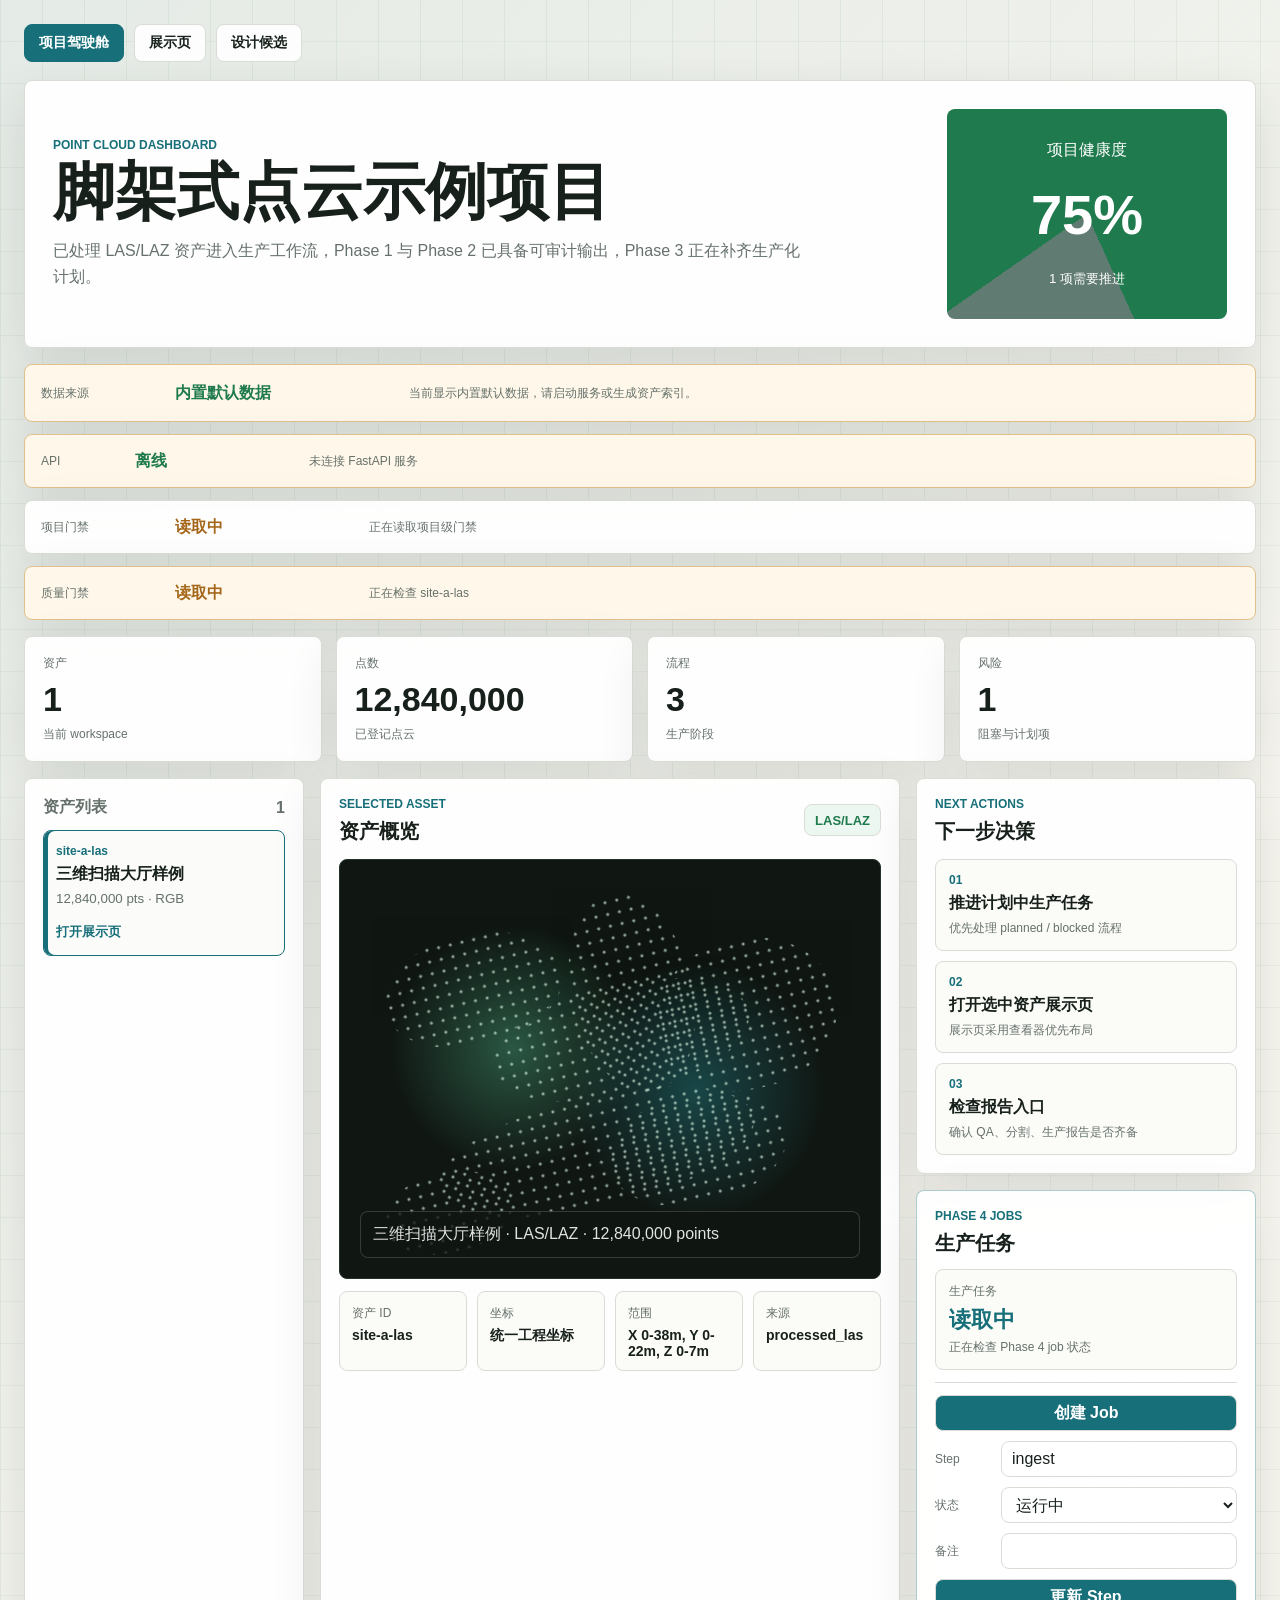
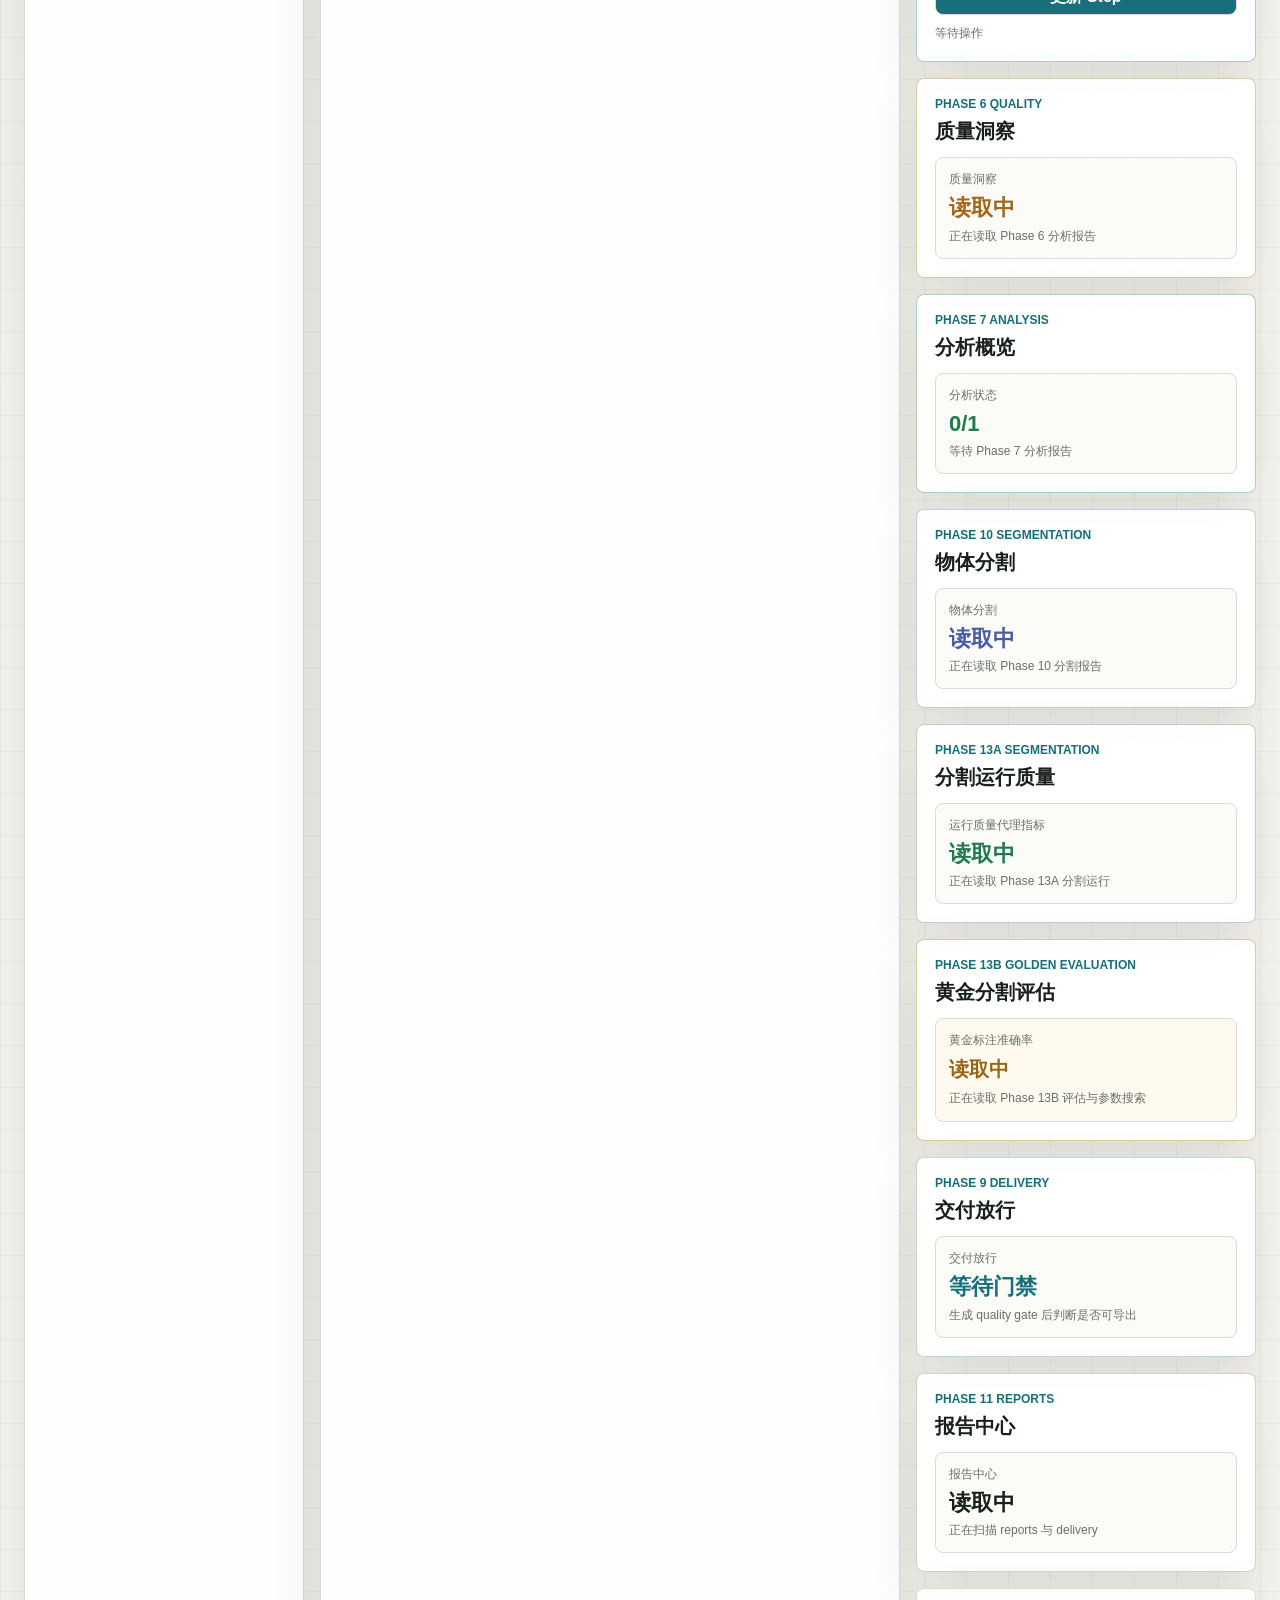
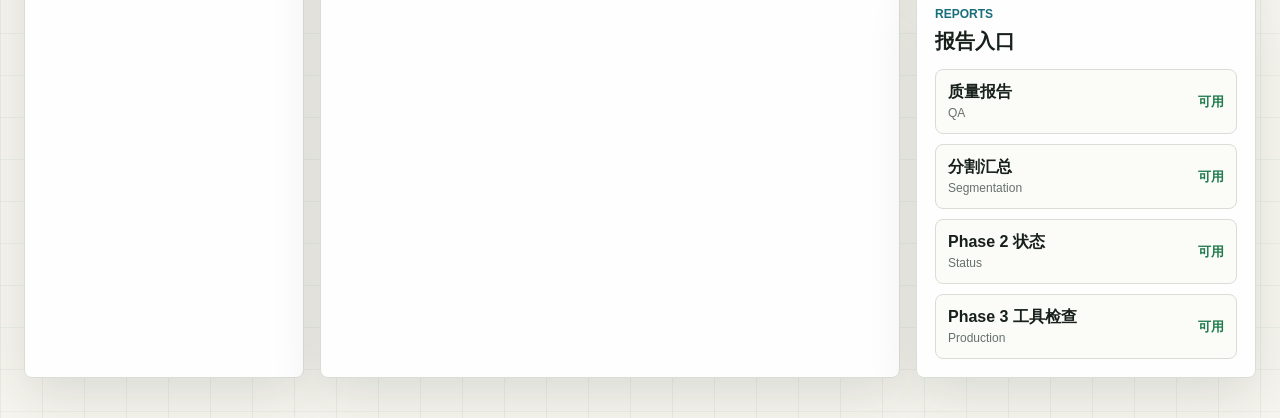
==== frontend/index.html @ 1f69060f "Document Phase 13B evaluation workflow" ====
<!doctype html>
<html lang="zh-CN">
  <head>
    <meta charset="utf-8" />
    <meta name="viewport" content="width=device-width, initial-scale=1" />
    <title>点云项目工作台 / 点云项目驾驶舱 / Point Cloud Dashboard</title>
    <link rel="stylesheet" href="app.css" />
  </head>
  <body>
    <main class="project-dashboard-shell" data-view="project-dashboard" aria-label="点云项目工作台与点云项目驾驶舱">
      <nav class="top-nav" aria-label="主导航">
        <a aria-current="page" href="index.html">项目驾驶舱</a>
        <a href="viewer.html">展示页</a>
        <a href="design-options/index.html">设计候选</a>
      </nav>

      <section class="dashboard-hero" aria-labelledby="project-title">
        <div>
          <p class="eyebrow">Point Cloud Dashboard</p>
          <h1 id="project-title">点云项目驾驶舱</h1>
          <p id="project-summary" class="summary-line">加载项目状态...</p>
        </div>
        <div id="project-health" class="health-card" aria-label="项目健康度">
          <span>项目健康度</span>
          <strong>-</strong>
          <small>等待数据</small>
        </div>
      </section>

      <section id="data-source-status" class="data-source-status" aria-label="数据来源状态">
        <span>数据来源</span>
        <strong>检查中</strong>
        <small>正在读取 API 或 workspace 数据</small>
      </section>

      <section id="api-health-status" class="api-health-status" aria-label="API 连接状态">
        <span>API</span>
        <strong>检查中</strong>
        <small>正在读取服务状态</small>
      </section>

      <section id="project-gate-status" class="project-gate-status" aria-label="项目级门禁状态">
        <span>项目门禁</span>
        <strong>等待数据</strong>
        <small>生成 project gate 后读取</small>
      </section>

      <section id="quality-gate-status-bar" class="quality-gate-status-bar" aria-label="质量门禁状态">
        <span>质量门禁</span>
        <strong>等待资产</strong>
        <small>选择资产后读取门禁状态</small>
      </section>

      <section class="kpi-grid" aria-label="项目关键指标">
        <article>
          <span>资产</span>
          <strong id="metric-assets">-</strong>
          <small>当前 workspace</small>
        </article>
        <article>
          <span>点数</span>
          <strong id="metric-points">-</strong>
          <small>已登记点云</small>
        </article>
        <article>
          <span>流程</span>
          <strong id="metric-phases">-</strong>
          <small>生产阶段</small>
        </article>
        <article>
          <span>风险</span>
          <strong id="metric-risks">-</strong>
          <small>阻塞与计划项</small>
        </article>
      </section>

      <section class="dashboard-main" aria-label="项目驾驶舱主体">
        <section id="asset-selector" class="asset-selector" aria-label="资产选择"></section>

        <section class="project-insight-panel" aria-labelledby="insight-title">
          <div class="section-title-row">
            <div>
              <p class="eyebrow">Selected Asset</p>
              <h2 id="insight-title">资产概览</h2>
            </div>
            <span id="asset-format" class="status-chip">LAS/LAZ</span>
          </div>
          <div id="project-preview" class="point-cloud-preview" aria-label="点云项目预览"></div>
          <div id="asset-detail" class="asset-detail"></div>
        </section>

        <aside class="decision-panel" aria-label="下一步决策">
          <section class="info-card" aria-labelledby="decision-title">
            <p class="eyebrow">Next Actions</p>
            <h2 id="decision-title">下一步决策</h2>
            <div id="decision-list" class="decision-list"></div>
          </section>

          <section id="job-status-panel" class="info-card job-status-panel" aria-labelledby="job-status-title">
            <p class="eyebrow">Phase 4 Jobs</p>
            <h2 id="job-status-title">生产任务</h2>
            <div id="job-status-summary" class="job-status-summary">
              <span>等待数据</span>
            </div>
            <div id="job-action-panel" class="job-action-panel" aria-label="生产任务操作">
              <button id="job-create-button" type="button">创建 Job</button>
              <label class="job-action-row">
                <span>Step</span>
                <input id="job-step-id-input" type="text" value="ingest" />
              </label>
              <label class="job-action-row">
                <span>状态</span>
                <select id="job-step-status-select">
                  <option value="running">运行中</option>
                  <option value="completed">已完成</option>
                  <option value="failed">失败</option>
                  <option value="blocked">阻塞</option>
                  <option value="planned">计划中</option>
                </select>
              </label>
              <label class="job-action-row">
                <span>备注</span>
                <input id="job-step-message-input" type="text" value="" />
              </label>
              <button id="job-step-update-button" type="button">更新 Step</button>
              <p id="job-action-feedback" class="job-action-feedback">等待操作</p>
            </div>
          </section>
          <section id="quality-insight-panel" class="info-card quality-insight-panel" aria-labelledby="quality-insight-title">
            <p class="eyebrow">Phase 6 Quality</p>
            <h2 id="quality-insight-title">质量洞察</h2>
            <div id="quality-insight-summary" class="quality-insight-summary">
              <span>等待分析数据</span>
            </div>
          </section>
          <section id="analysis-overview-panel" class="info-card analysis-overview-panel" aria-labelledby="analysis-overview-title">
            <p class="eyebrow">Phase 7 Analysis</p>
            <h2 id="analysis-overview-title">分析概览</h2>
            <div id="analysis-overview-summary" class="analysis-overview-summary">
              <span>等待分析索引</span>
            </div>
          </section>
          <section id="object-segmentation-panel" class="info-card object-segmentation-panel" aria-labelledby="object-segmentation-title">
            <p class="eyebrow">Phase 10 Segmentation</p>
            <h2 id="object-segmentation-title">物体分割</h2>
            <div id="object-segmentation-summary" class="object-segmentation-summary">
              <span>等待分割数据</span>
            </div>
          </section>
          <section id="segmentation-run-panel" class="info-card segmentation-run-panel" aria-labelledby="segmentation-run-title">
            <p class="eyebrow">Phase 13A Segmentation</p>
            <h2 id="segmentation-run-title">分割运行质量</h2>
            <div id="segmentation-run-summary" class="segmentation-run-summary">
              <span>等待版本化运行</span>
            </div>
          </section>
          <section id="golden-evaluation-panel" class="info-card golden-evaluation-panel" aria-labelledby="golden-evaluation-title">
            <p class="eyebrow">Phase 13B Golden Evaluation</p>
            <h2 id="golden-evaluation-title">黄金分割评估</h2>
            <div id="golden-evaluation-summary" class="golden-evaluation-summary">
              <span>等待黄金标注评估</span>
            </div>
          </section>
          <section id="delivery-gate-notice" class="info-card delivery-gate-notice" aria-labelledby="delivery-gate-title">
            <p class="eyebrow">Phase 9 Delivery</p>
            <h2 id="delivery-gate-title">交付放行</h2>
            <div id="delivery-gate-summary" class="delivery-gate-summary">
              <span>等待质量门禁</span>
            </div>
          </section>
          <section id="report-center-panel" class="info-card report-center-panel" aria-labelledby="report-center-title">
            <p class="eyebrow">Phase 11 Reports</p>
            <h2 id="report-center-title">报告中心</h2>
            <div id="report-center-summary" class="report-center-summary">
              <span>等待报告索引</span>
            </div>
          </section>
          <section class="info-card" aria-labelledby="reports-title">
            <p class="eyebrow">Reports</p>
            <h2 id="reports-title">报告入口</h2>
            <div id="report-list" class="report-list"></div>
          </section>
        </aside>
      </section>
    </main>

    <script src="app.js" defer></script>
  </body>
</html>
---- frontend/app.css ----
:root {
  --ink: #17201b;
  --muted: #66716b;
  --paper: #f6f5ef;
  --panel: #ffffff;
  --line: #d9ddd6;
  --green: #1f7a4d;
  --cyan: #176f7a;
  --amber: #a46619;
  --red: #b0443e;
  --shadow: 0 18px 50px rgba(30, 38, 32, 0.12);
}

* {
  box-sizing: border-box;
}

body {
  margin: 0;
  color: var(--ink);
  background:
    linear-gradient(135deg, rgba(23, 111, 122, 0.08), transparent 42%),
    linear-gradient(90deg, rgba(31, 122, 77, 0.07) 1px, transparent 1px),
    linear-gradient(0deg, rgba(31, 122, 77, 0.06) 1px, transparent 1px),
    var(--paper);
  background-size: auto, 42px 42px, 42px 42px, auto;
  font-family: "Segoe UI", "Microsoft YaHei", sans-serif;
}

a {
  color: inherit;
}

button {
  font: inherit;
}

.project-dashboard-shell {
  width: min(1440px, calc(100vw - 48px));
  margin: 0 auto;
  padding: 24px 0 40px;
}

.top-nav {
  display: flex;
  flex-wrap: wrap;
  gap: 10px;
  margin-bottom: 18px;
}

.top-nav a {
  display: inline-flex;
  align-items: center;
  min-height: 38px;
  padding: 0 14px;
  border: 1px solid var(--line);
  border-radius: 8px;
  background: rgba(255, 255, 255, 0.92);
  text-decoration: none;
  font-size: 14px;
  font-weight: 750;
}

.top-nav a[aria-current="page"] {
  border-color: var(--cyan);
  color: #ffffff;
  background: var(--cyan);
}

.dashboard-hero,
.data-source-status,
.kpi-grid article,
.asset-selector,
.project-insight-panel,
.info-card {
  border: 1px solid var(--line);
  border-radius: 8px;
  background: rgba(255, 255, 255, 0.95);
  box-shadow: var(--shadow);
}

.dashboard-hero {
  display: grid;
  grid-template-columns: minmax(0, 1fr) 280px;
  gap: 24px;
  align-items: center;
  padding: 28px;
}

.eyebrow {
  margin: 0 0 8px;
  color: var(--cyan);
  font-size: 12px;
  font-weight: 800;
  letter-spacing: 0;
  text-transform: uppercase;
}

h1,
h2 {
  margin: 0;
  letter-spacing: 0;
}

h1 {
  font-size: clamp(34px, 5vw, 62px);
  line-height: 1.03;
}

h2 {
  font-size: 20px;
  line-height: 1.2;
}

.summary-line {
  max-width: 760px;
  margin: 14px 0 0;
  color: var(--muted);
  font-size: 16px;
  line-height: 1.65;
}

.health-card {
  min-height: 210px;
  display: grid;
  place-items: center;
  padding: 18px;
  border-radius: 8px;
  color: #ffffff;
  background:
    conic-gradient(from 235deg, var(--green) 0 78%, rgba(255, 255, 255, 0.28) 78% 100%),
    #23483a;
  text-align: center;
}

.health-card span,
.health-card small {
  display: block;
}

.health-card strong {
  display: block;
  font-size: 56px;
  line-height: 1;
}

.data-source-status {
  display: grid;
  grid-template-columns: 120px minmax(0, 220px) minmax(0, 1fr);
  gap: 14px;
  align-items: center;
  min-height: 58px;
  margin-top: 16px;
  padding: 12px 16px;
}

.data-source-status span,
.data-source-status small,
.kpi-grid span,
.kpi-grid small,
.asset-pill span,
.report-kind,
.decision-item small {
  color: var(--muted);
  font-size: 12px;
}

.data-source-status strong {
  color: var(--green);
  font-size: 16px;
}

.data-source-status[data-source="sample"],
.data-source-status[data-source="default"] {
  border-color: #e0c08c;
  background: #fff8ea;
}

.kpi-grid {
  display: grid;
  grid-template-columns: repeat(4, minmax(0, 1fr));
  gap: 14px;
  margin-top: 16px;
}

.kpi-grid article {
  min-height: 120px;
  padding: 18px;
}

.kpi-grid span,
.kpi-grid small {
  display: block;
}

.kpi-grid strong {
  display: block;
  margin: 10px 0;
  font-size: 34px;
  line-height: 1;
}

.dashboard-main {
  display: grid;
  grid-template-columns: 280px minmax(0, 1fr) 340px;
  gap: 16px;
  margin-top: 16px;
}

.asset-selector,
.project-insight-panel,
.info-card {
  padding: 18px;
}

.selector-title {
  display: flex;
  align-items: center;
  justify-content: space-between;
  margin-bottom: 12px;
  color: var(--muted);
  font-weight: 800;
}

.asset-row {
  display: block;
  width: 100%;
  min-height: 88px;
  margin-bottom: 10px;
  padding: 12px;
  border: 1px solid var(--line);
  border-radius: 8px;
  color: var(--ink);
  background: #fbfcfa;
  text-align: left;
  cursor: pointer;
}

.asset-row:hover,
.asset-row:focus-visible {
  border-color: var(--cyan);
  outline: none;
}

.asset-row.active {
  border-color: var(--cyan);
  box-shadow: inset 4px 0 0 var(--cyan);
}

.asset-row span,
.asset-row strong,
.asset-row small {
  display: block;
}

.asset-row span {
  color: var(--cyan);
  font-size: 12px;
  font-weight: 850;
}

.asset-row strong {
  margin: 6px 0;
  overflow-wrap: anywhere;
}

.asset-row small,
.empty-note {
  color: var(--muted);
}

.section-title-row {
  display: flex;
  align-items: center;
  justify-content: space-between;
  gap: 14px;
  margin-bottom: 16px;
}

.status-chip {
  display: inline-flex;
  align-items: center;
  min-height: 32px;
  padding: 0 10px;
  border: 1px solid var(--line);
  border-radius: 8px;
  background: #edf7f1;
  color: var(--green);
  font-size: 13px;
  font-weight: 800;
  white-space: nowrap;
}

.point-cloud-preview {
  position: relative;
  min-height: 420px;
  overflow: hidden;
  border: 1px solid #26312b;
  border-radius: 8px;
  background:
    radial-gradient(circle at 32% 45%, rgba(91, 206, 156, 0.35), transparent 28%),
    radial-gradient(circle at 66% 55%, rgba(43, 169, 181, 0.32), transparent 30%),
    #101713;
}

/* 驾驶舱只显示缩略点云效果，真实三维查看器放在单项目展示页。 */
.cloud-cluster {
  position: absolute;
  width: 180px;
  height: 110px;
  border-radius: 48%;
  background-image: radial-gradient(circle, rgba(227, 255, 235, 0.9) 1px, transparent 2px);
  background-size: 12px 12px;
  opacity: 0.66;
  transform: rotate(-13deg);
}

.cluster-1 { left: 8%; top: 18%; }
.cluster-2 { left: 28%; top: 30%; width: 260px; }
.cluster-3 { right: 8%; top: 19%; height: 150px; }
.cluster-4 { left: 18%; bottom: 17%; width: 320px; }
.cluster-5 { right: 17%; bottom: 18%; }
.cluster-6 { left: 43%; top: 8%; width: 120px; height: 200px; }
.cluster-7 { left: 8%; bottom: 6%; width: 130px; height: 80px; }

.preview-caption {
  position: absolute;
  left: 20px;
  right: 20px;
  bottom: 20px;
  min-height: 44px;
  padding: 12px;
  border: 1px solid rgba(255, 255, 255, 0.16);
  border-radius: 8px;
  color: rgba(255, 255, 255, 0.88);
  background: rgba(16, 23, 19, 0.78);
  overflow-wrap: anywhere;
}

.asset-detail {
  display: grid;
  grid-template-columns: repeat(4, minmax(0, 1fr));
  gap: 10px;
  margin-top: 12px;
}

.asset-pill {
  min-height: 64px;
  padding: 11px 12px;
  border: 1px solid var(--line);
  border-radius: 8px;
  background: #fbfbf8;
}

.asset-pill strong {
  display: block;
  margin-top: 5px;
  font-size: 14px;
  overflow-wrap: anywhere;
}

.decision-panel {
  display: grid;
  gap: 16px;
  align-content: start;
}

.decision-list,
.report-list {
  display: grid;
  gap: 10px;
  margin-top: 16px;
}

.decision-item {
  display: grid;
  gap: 6px;
  padding: 13px;
  border: 1px solid var(--line);
  border-radius: 8px;
  background: #fbfbf8;
}

.decision-item span {
  color: var(--cyan);
  font-size: 12px;
  font-weight: 900;
}

.report-link {
  display: grid;
  grid-template-columns: minmax(0, 1fr) auto;
  gap: 10px;
  align-items: center;
  min-height: 62px;
  padding: 12px;
  border: 1px solid var(--line);
  border-radius: 8px;
  color: var(--ink);
  text-decoration: none;
  background: #fbfbf8;
}

.report-link:hover,
.report-link:focus-visible {
  border-color: var(--cyan);
  outline: none;
}

.report-name {
  display: block;
  font-weight: 760;
  overflow-wrap: anywhere;
}

.report-status {
  color: var(--green);
  font-size: 13px;
  font-weight: 800;
}

@media (max-width: 1180px) {
  .dashboard-main {
    grid-template-columns: 260px minmax(0, 1fr);
  }

  .decision-panel {
    grid-column: 1 / -1;
    grid-template-columns: repeat(2, minmax(0, 1fr));
  }
}

@media (max-width: 900px) {
  .project-dashboard-shell {
    width: min(100vw - 28px, 760px);
    padding-top: 16px;
  }

  .dashboard-hero,
  .dashboard-main,
  .decision-panel,
  .data-source-status,
  .kpi-grid,
  .asset-detail {
    grid-template-columns: 1fr;
  }
}

@media (max-width: 560px) {
  .dashboard-hero,
  .asset-selector,
  .project-insight-panel,
  .info-card {
    padding: 16px;
  }

  h1 {
    font-size: 34px;
  }

  .section-title-row,
  .report-link {
    display: grid;
    grid-template-columns: 1fr;
  }
}

/* Compatibility markers for earlier FE-M1 contracts: project-shell, workflow-step. */

.asset-row-shell {
  margin-bottom: 10px;
  border: 1px solid var(--line);
  border-radius: 8px;
  background: #fbfcfa;
  overflow: hidden;
}

.asset-row-shell.active {
  border-color: var(--cyan);
  box-shadow: inset 4px 0 0 var(--cyan);
}

.asset-row-shell .asset-row {
  margin-bottom: 0;
  border: 0;
  border-radius: 0;
  background: transparent;
}

.asset-viewer-link {
  display: flex;
  align-items: center;
  min-height: 36px;
  padding: 0 12px 10px;
  color: var(--cyan);
  text-decoration: none;
  font-size: 13px;
  font-weight: 800;
}

.asset-viewer-link:hover,
.asset-viewer-link:focus-visible {
  text-decoration: underline;
  outline: none;
}
.job-status-panel {
  border-color: rgba(23, 111, 122, 0.36);
}

.job-status-summary {
  display: grid;
  gap: 7px;
  margin-top: 14px;
  min-height: 82px;
  padding: 13px;
  border: 1px solid var(--line);
  border-radius: 8px;
  background: #fbfbf8;
}

.job-status-summary span,
.job-status-summary small {
  color: var(--muted);
  font-size: 12px;
}

.job-status-summary strong {
  color: var(--cyan);
  font-size: 22px;
  line-height: 1.15;
}
.job-action-panel {
  display: grid;
  gap: 10px;
  margin-top: 12px;
  padding-top: 12px;
  border-top: 1px solid var(--line);
}

.job-action-panel button,
.job-action-panel input,
.job-action-panel select {
  min-height: 36px;
  border: 1px solid var(--line);
  border-radius: 8px;
  background: #ffffff;
  color: var(--ink);
  font: inherit;
}

.job-action-panel button {
  background: var(--cyan);
  color: #ffffff;
  font-weight: 800;
  cursor: pointer;
}

.job-action-panel button:disabled {
  cursor: not-allowed;
  opacity: 0.48;
}

.job-action-row {
  display: grid;
  grid-template-columns: 58px minmax(0, 1fr);
  gap: 8px;
  align-items: center;
}

.job-action-row span,
.job-action-feedback {
  color: var(--muted);
  font-size: 12px;
}

.job-action-row input,
.job-action-row select {
  width: 100%;
  padding: 0 10px;
}

.job-action-feedback {
  min-height: 18px;
  margin: 0;
  overflow-wrap: anywhere;
}
.api-health-status {
  display: grid;
  grid-template-columns: 80px minmax(0, 160px) minmax(0, 1fr);
  gap: 14px;
  align-items: center;
  min-height: 54px;
  margin-top: 12px;
  padding: 12px 16px;
  border: 1px solid var(--line);
  border-radius: 8px;
  background: rgba(255, 255, 255, 0.95);
  box-shadow: var(--shadow);
}

.api-health-status span,
.api-health-status small {
  color: var(--muted);
  font-size: 12px;
}

.api-health-status strong {
  color: var(--green);
  font-size: 16px;
}

.api-health-status[data-status="offline"] {
  border-color: #e0c08c;
  background: #fff8ea;
}


.quality-insight-panel {
  border-color: rgba(164, 102, 25, 0.36);
}

.quality-insight-summary {
  display: grid;
  gap: 7px;
  margin-top: 14px;
  min-height: 82px;
  padding: 13px;
  border: 1px solid var(--line);
  border-radius: 8px;
  background: #fbfbf8;
}

.quality-insight-summary span,
.quality-insight-summary small {
  color: var(--muted);
  font-size: 12px;
}

.quality-insight-summary strong {
  color: var(--amber);
  font-size: 22px;
  line-height: 1.15;
}


.analysis-overview-panel {
  border-color: rgba(31, 122, 77, 0.36);
}

.analysis-overview-summary {
  display: grid;
  gap: 7px;
  margin-top: 14px;
  min-height: 82px;
  padding: 13px;
  border: 1px solid var(--line);
  border-radius: 8px;
  background: #fbfbf8;
}

.analysis-overview-summary span,
.analysis-overview-summary small {
  color: var(--muted);
  font-size: 12px;
}

.analysis-overview-summary strong {
  color: var(--green);
  font-size: 22px;
  line-height: 1.15;
}

.quality-gate-status-bar {
  display: grid;
  grid-template-columns: 120px minmax(0, 180px) minmax(0, 1fr);
  gap: 14px;
  align-items: center;
  min-height: 54px;
  margin-top: 12px;
  padding: 12px 16px;
  border: 1px solid var(--line);
  border-radius: 8px;
  background: rgba(255, 255, 255, 0.95);
  box-shadow: var(--shadow);
}

.quality-gate-status-bar span,
.quality-gate-status-bar small {
  color: var(--muted);
  font-size: 12px;
}

.quality-gate-status-bar strong {
  color: var(--green);
  font-size: 16px;
}

.quality-gate-status-bar[data-status="review_required"] {
  border-color: #e0c08c;
  background: #fff8ea;
}

.quality-gate-status-bar[data-status="review_required"] strong {
  color: var(--amber);
}

.quality-gate-status-bar[data-status="blocked"] {
  border-color: rgba(176, 68, 62, 0.4);
  background: #fff1ef;
}

.quality-gate-status-bar[data-status="blocked"] strong {
  color: var(--red);
}


.object-segmentation-panel {
  border-color: rgba(73, 91, 166, 0.32);
}

.object-segmentation-summary {
  display: grid;
  gap: 7px;
  margin-top: 14px;
  min-height: 82px;
  padding: 13px;
  border: 1px solid var(--line);
  border-radius: 8px;
  background: #fbfbf8;
}

.object-segmentation-summary span,
.object-segmentation-summary small {
  color: var(--muted);
  font-size: 12px;
}

.object-segmentation-summary strong {
  color: #495ba6;
  font-size: 22px;
  line-height: 1.15;
}

.segmentation-run-panel {
  border-color: rgba(51, 123, 97, 0.34);
}

.segmentation-run-summary {
  display: grid;
  gap: 7px;
  margin-top: 14px;
  min-height: 82px;
  padding: 13px;
  border: 1px solid var(--line);
  border-radius: 8px;
  background: #fbfbf8;
}

.segmentation-run-summary span,
.segmentation-run-summary small {
  color: var(--muted);
  font-size: 12px;
}

.segmentation-run-summary strong {
  color: var(--green);
  font-size: 22px;
  line-height: 1.15;
}

.golden-evaluation-panel {
  border-color: rgba(166, 112, 27, 0.38);
}

.golden-evaluation-summary {
  display: grid;
  gap: 7px;
  margin-top: 14px;
  min-height: 104px;
  padding: 13px;
  border: 1px solid var(--line);
  border-radius: 8px;
  background: #fffaf0;
}

.golden-evaluation-summary span,
.golden-evaluation-summary small {
  color: var(--muted);
  font-size: 12px;
}

.golden-evaluation-summary strong {
  color: #9a6418;
  font-size: 20px;
  line-height: 1.15;
}

.delivery-gate-notice {
  border-color: rgba(23, 111, 122, 0.28);
}

.delivery-gate-summary {
  display: grid;
  gap: 7px;
  margin-top: 14px;
  min-height: 82px;
  padding: 13px;
  border: 1px solid var(--line);
  border-radius: 8px;
  background: #fbfbf8;
}

.delivery-gate-summary span,
.delivery-gate-summary small {
  color: var(--muted);
  font-size: 12px;
}

.delivery-gate-summary strong {
  color: var(--cyan);
  font-size: 22px;
  line-height: 1.15;
}


.project-gate-status {
  display: grid;
  grid-template-columns: 120px minmax(0, 180px) minmax(0, 1fr);
  gap: 14px;
  align-items: center;
  min-height: 54px;
  margin-top: 12px;
  padding: 12px 16px;
  border: 1px solid var(--line);
  border-radius: 8px;
  background: rgba(255, 255, 255, 0.95);
  box-shadow: var(--shadow);
}

.project-gate-status span,
.project-gate-status small {
  color: var(--muted);
  font-size: 12px;
}

.project-gate-status strong {
  color: var(--green);
  font-size: 16px;
}

.project-gate-status[data-status="review_required"] strong,
.project-gate-status[data-status="missing"] strong {
  color: var(--amber);
}

.project-gate-status[data-status="blocked"] strong {
  color: var(--red);
}

.report-center-panel {
  border-color: rgba(79, 84, 92, 0.28);
}

.report-center-summary {
  display: grid;
  gap: 7px;
  margin-top: 14px;
  min-height: 82px;
  padding: 13px;
  border: 1px solid var(--line);
  border-radius: 8px;
  background: #fbfbf8;
}

.report-center-summary span,
.report-center-summary small {
  color: var(--muted);
  font-size: 12px;
}

.report-center-summary strong {
  color: var(--ink);
  font-size: 22px;
  line-height: 1.15;
}
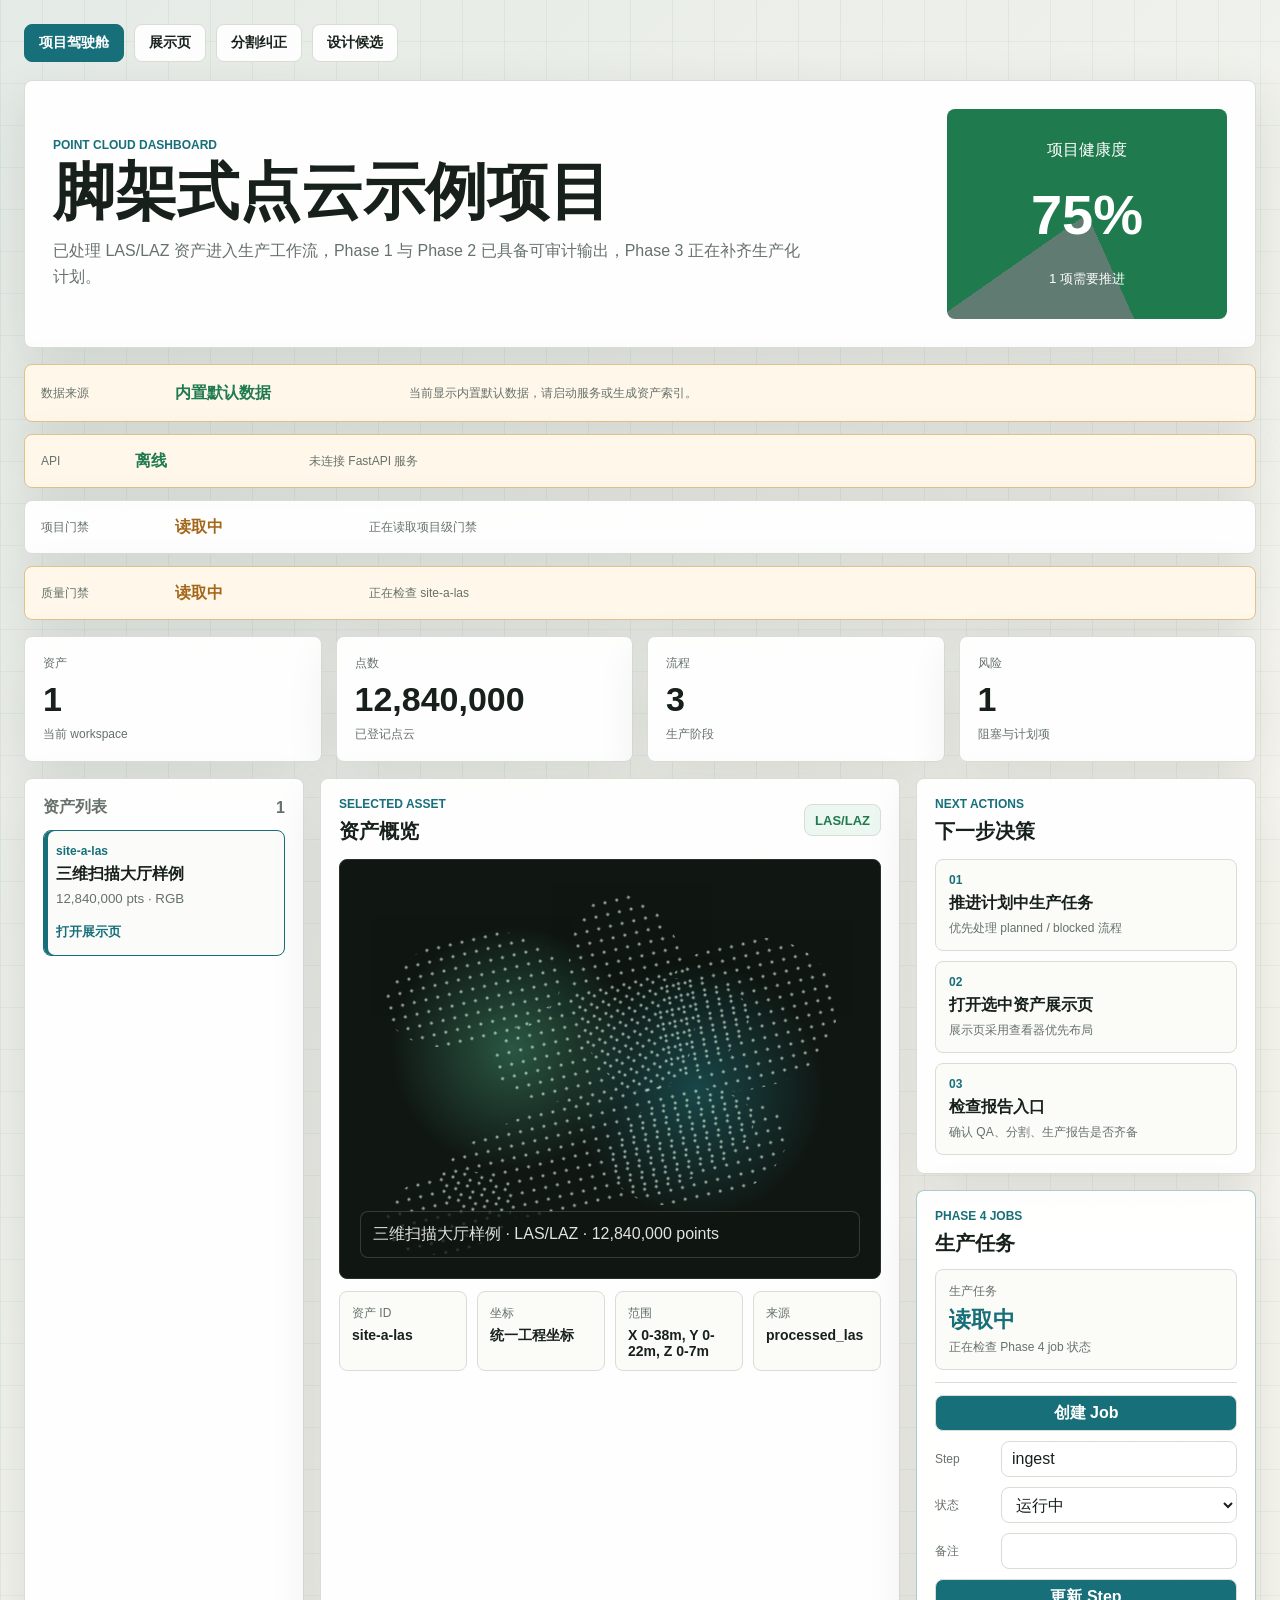
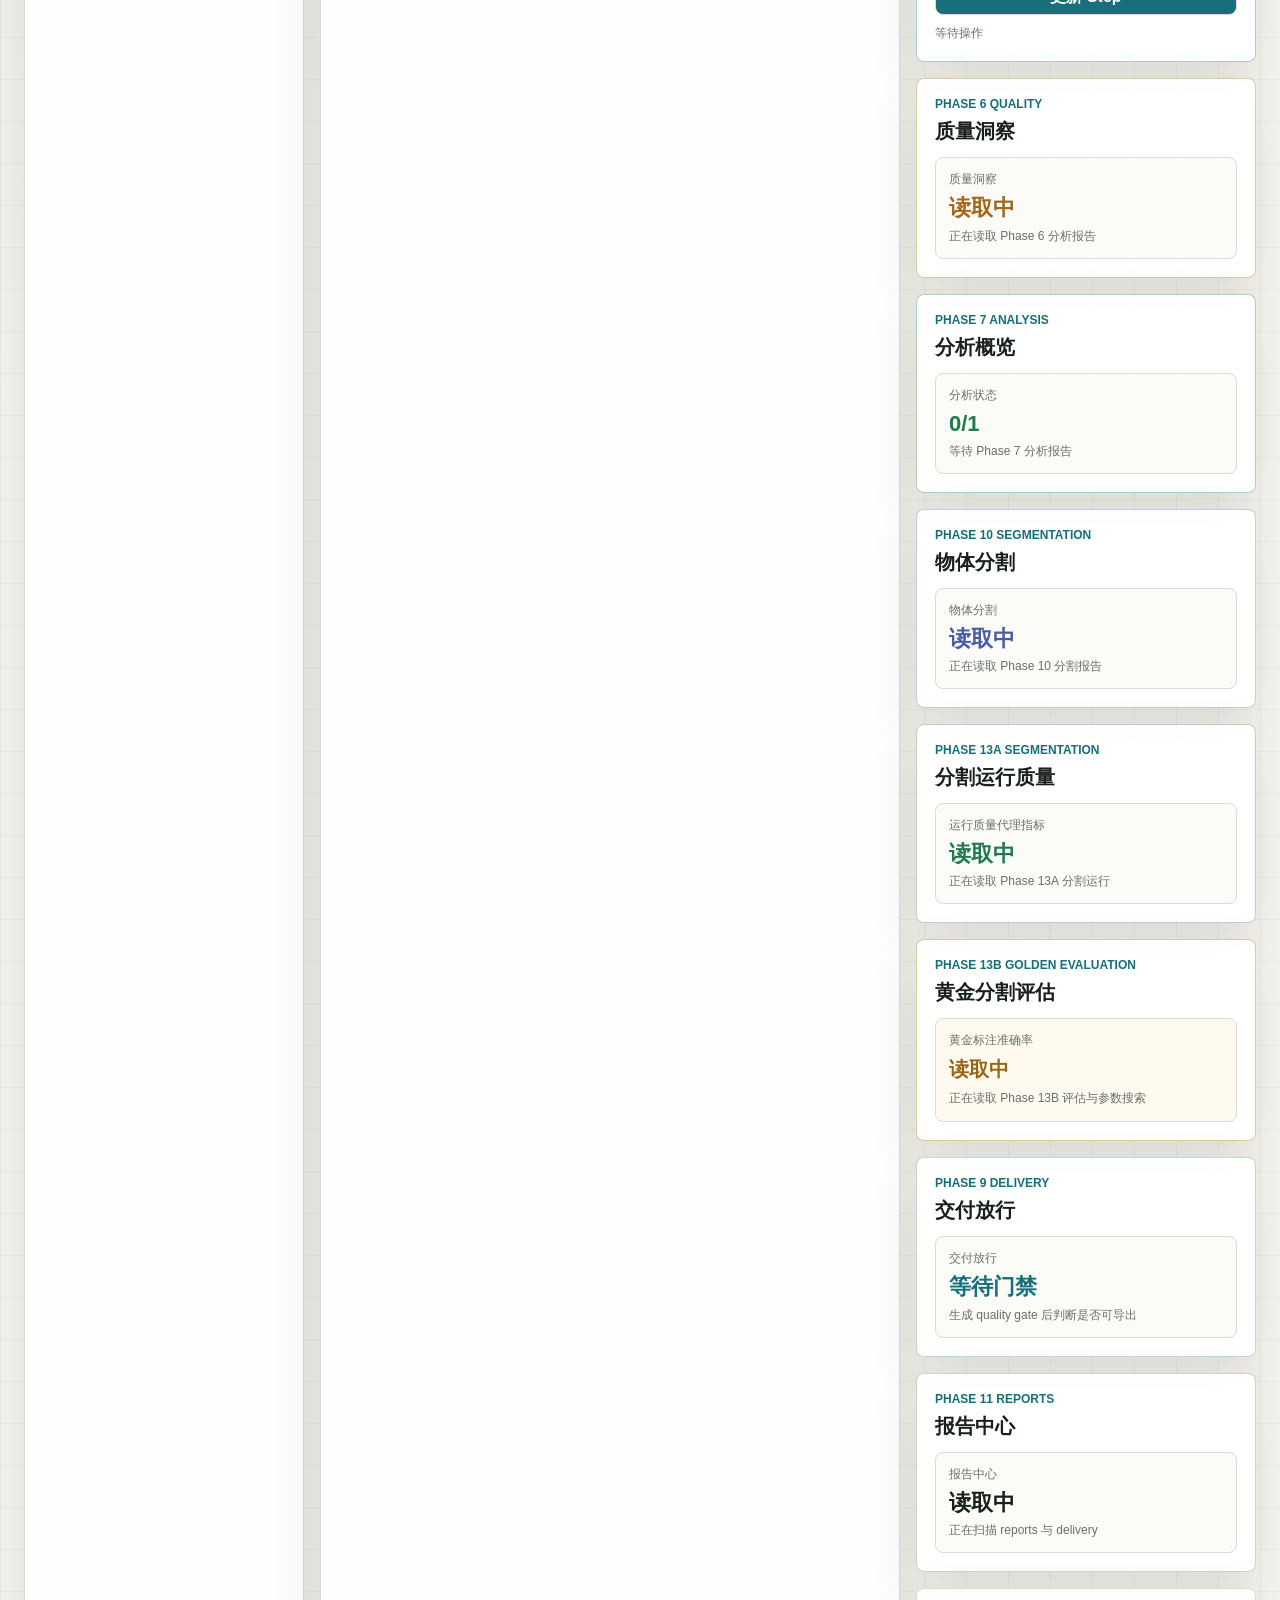
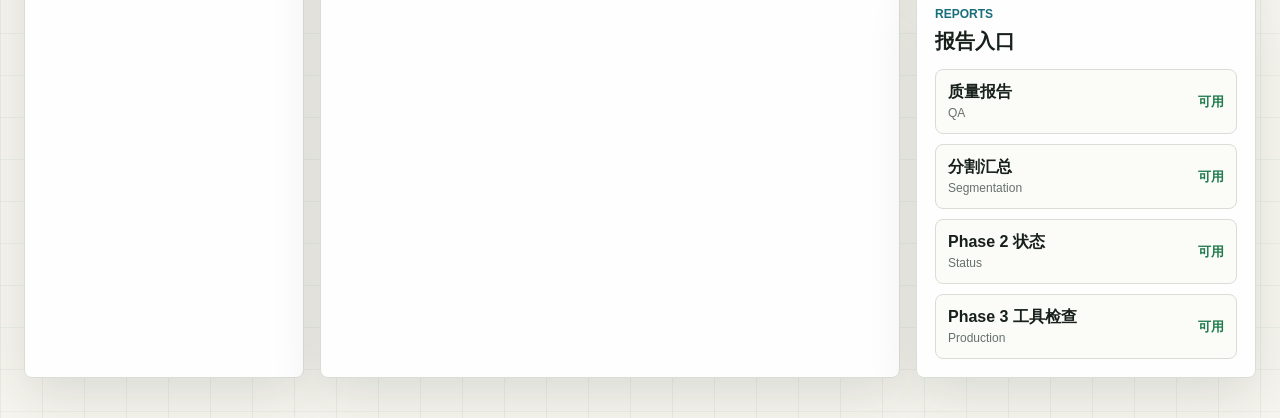
==== commit 3508a76c: "feat: complete Phase 14 segmentation correction loop" ====
--- a/frontend/index.html
+++ b/frontend/index.html
@@ -11,6 +11,7 @@
       <nav class="top-nav" aria-label="主导航">
         <a aria-current="page" href="index.html">项目驾驶舱</a>
         <a href="viewer.html">展示页</a>
+        <a href="correction.html">分割纠正</a>
         <a href="design-options/index.html">设计候选</a>
       </nav>
 
@@ -184,6 +185,7 @@
       </section>
     </main>
 
+    <script src="golden-evaluation.js" defer></script>
     <script src="app.js" defer></script>
   </body>
 </html>
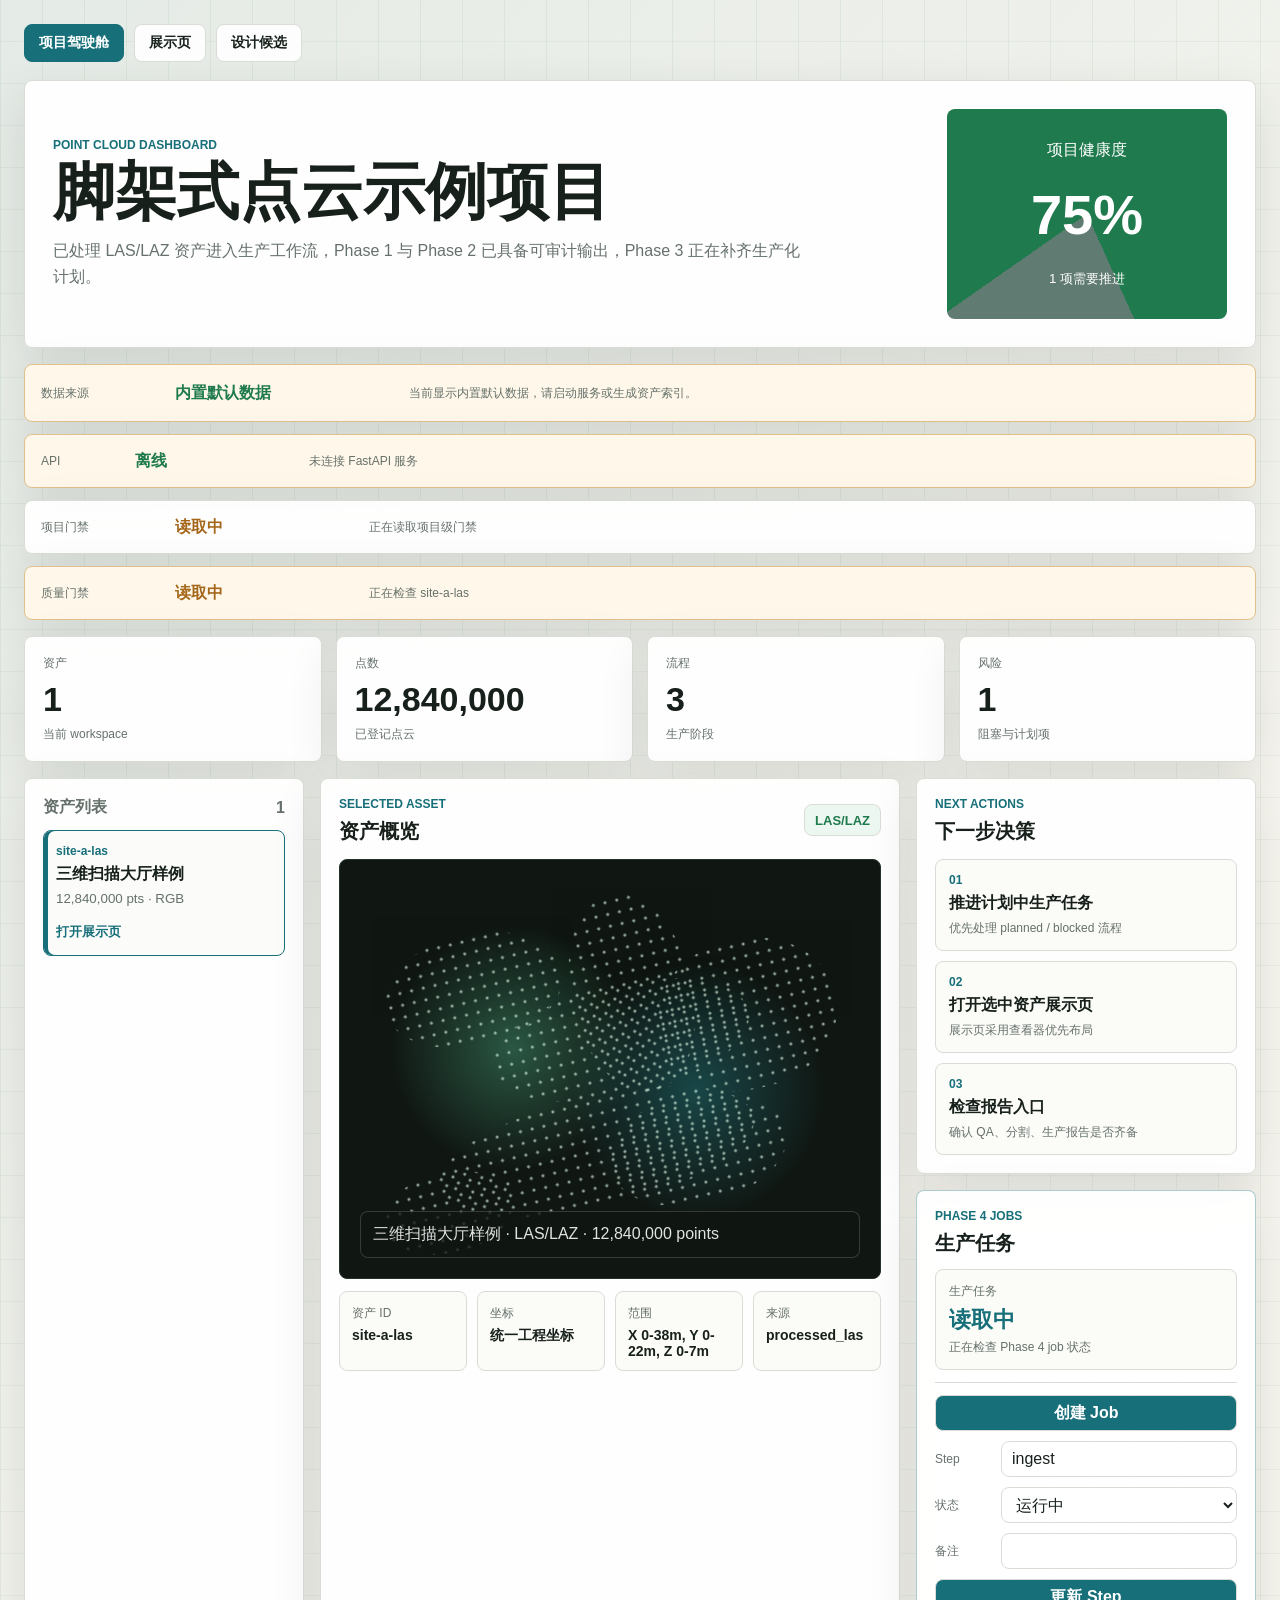
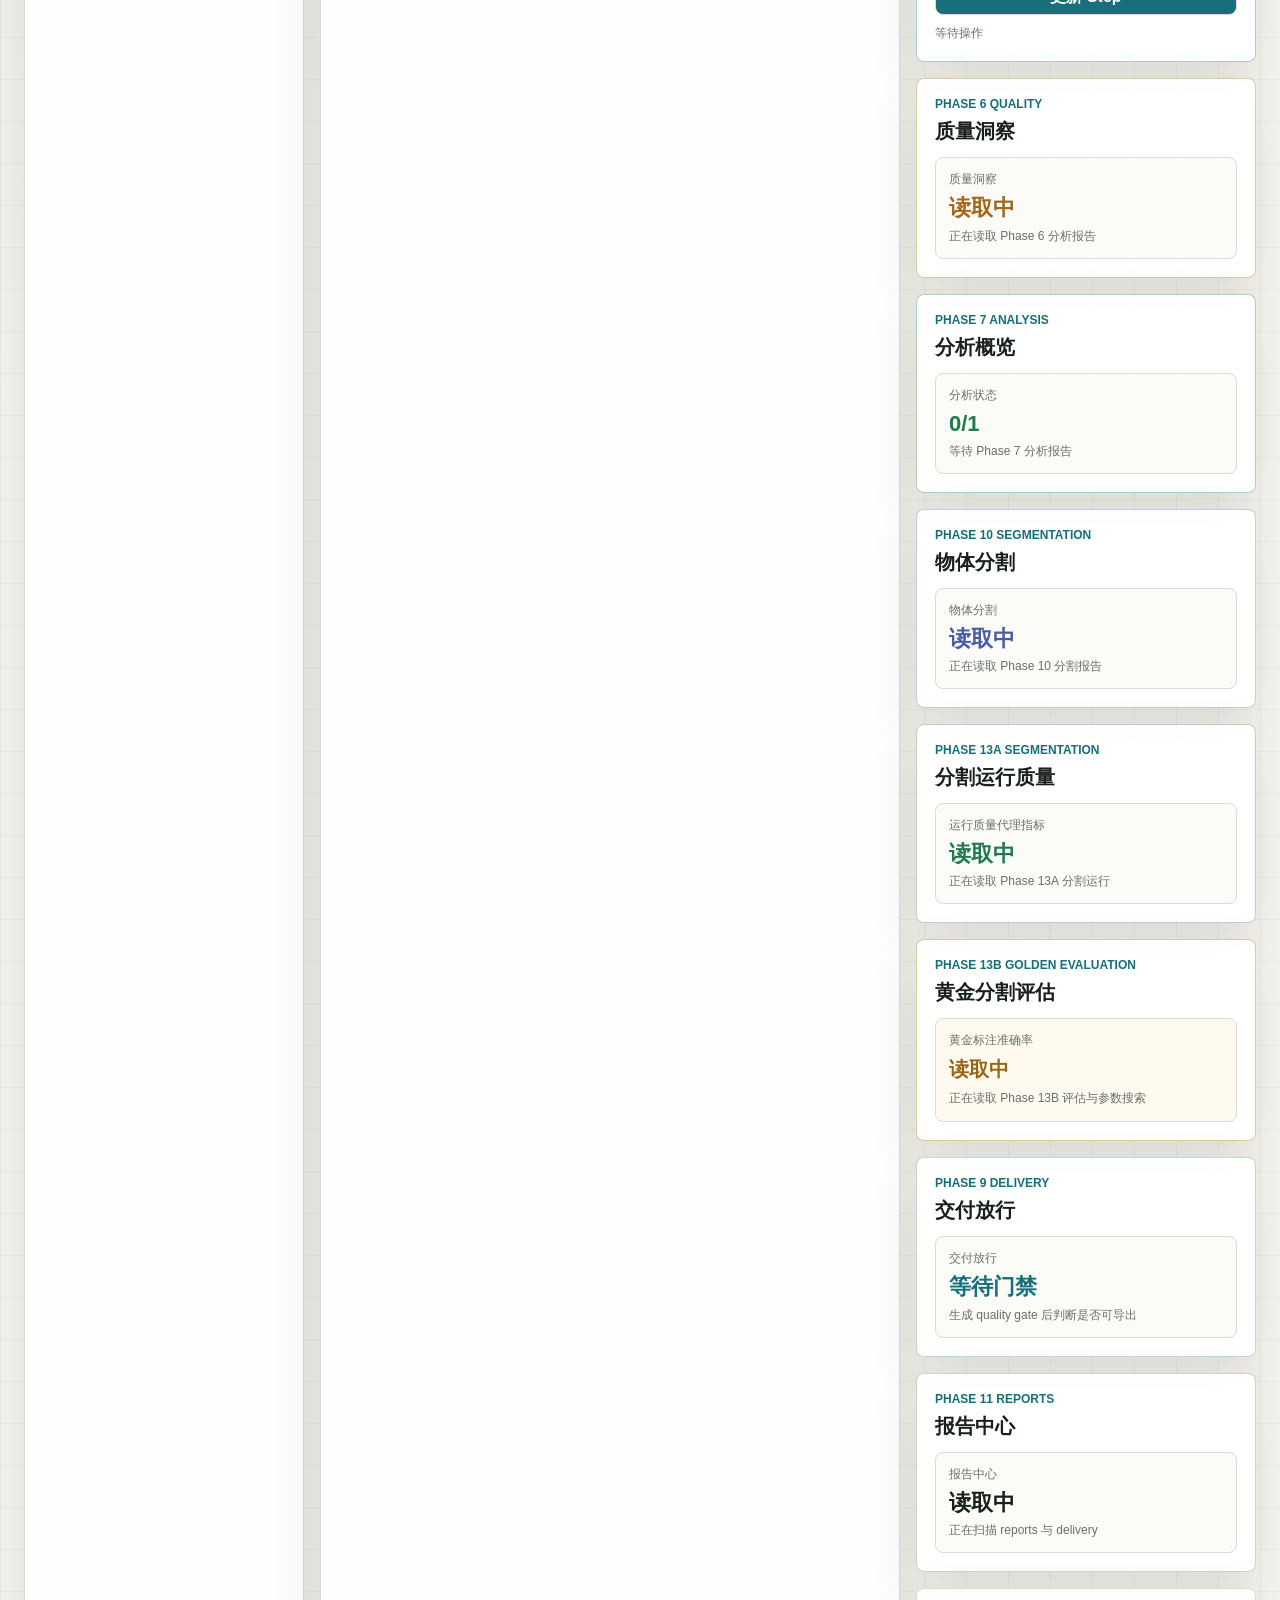
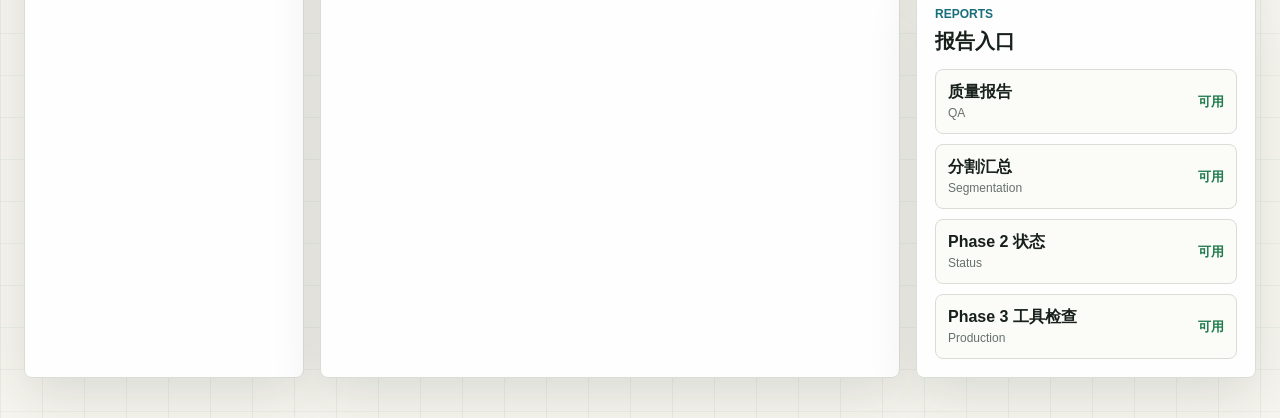
==== commit 93a4395e: "Merge pull request #2 from BoChunZengCN/codex/phase13b-golden-evaluation Add Phase 13B golden segmen" ====
--- a/frontend/index.html
+++ b/frontend/index.html
@@ -11,7 +11,6 @@
       <nav class="top-nav" aria-label="主导航">
         <a aria-current="page" href="index.html">项目驾驶舱</a>
         <a href="viewer.html">展示页</a>
-        <a href="correction.html">分割纠正</a>
         <a href="design-options/index.html">设计候选</a>
       </nav>
 
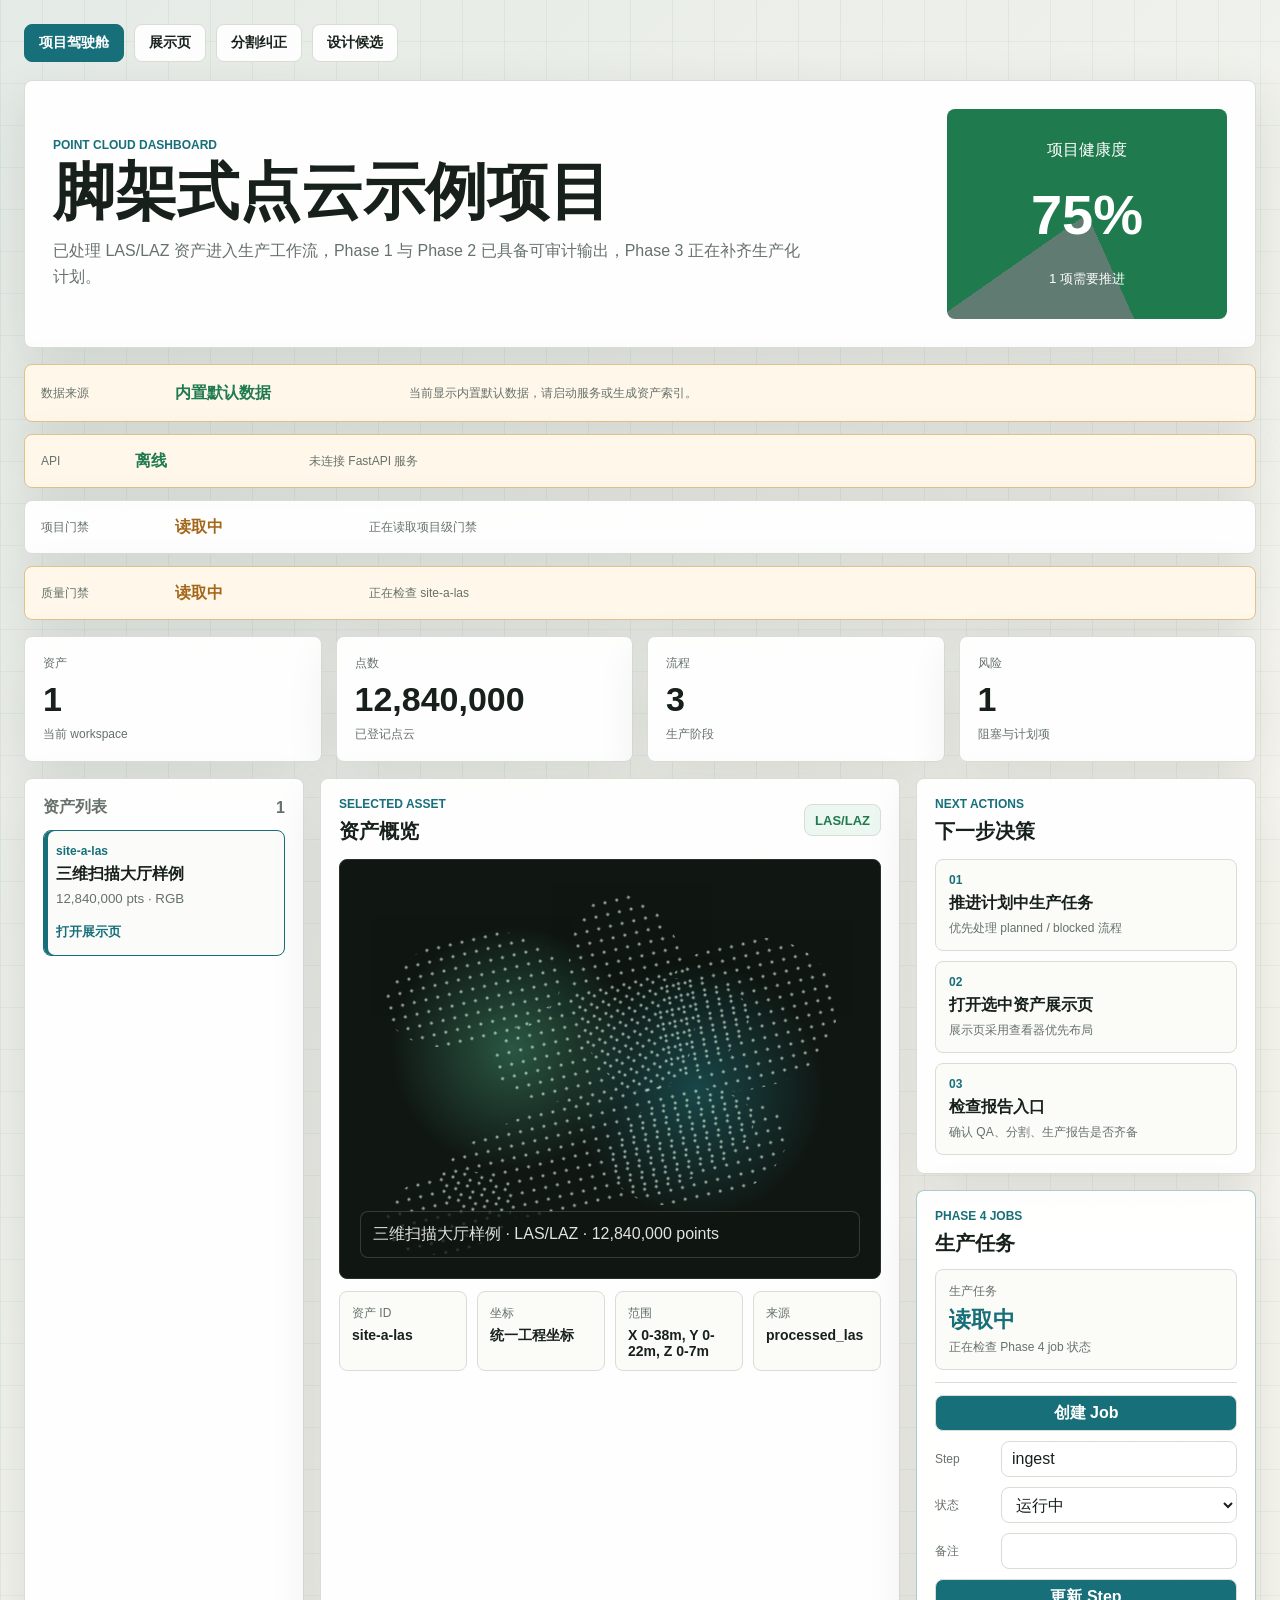
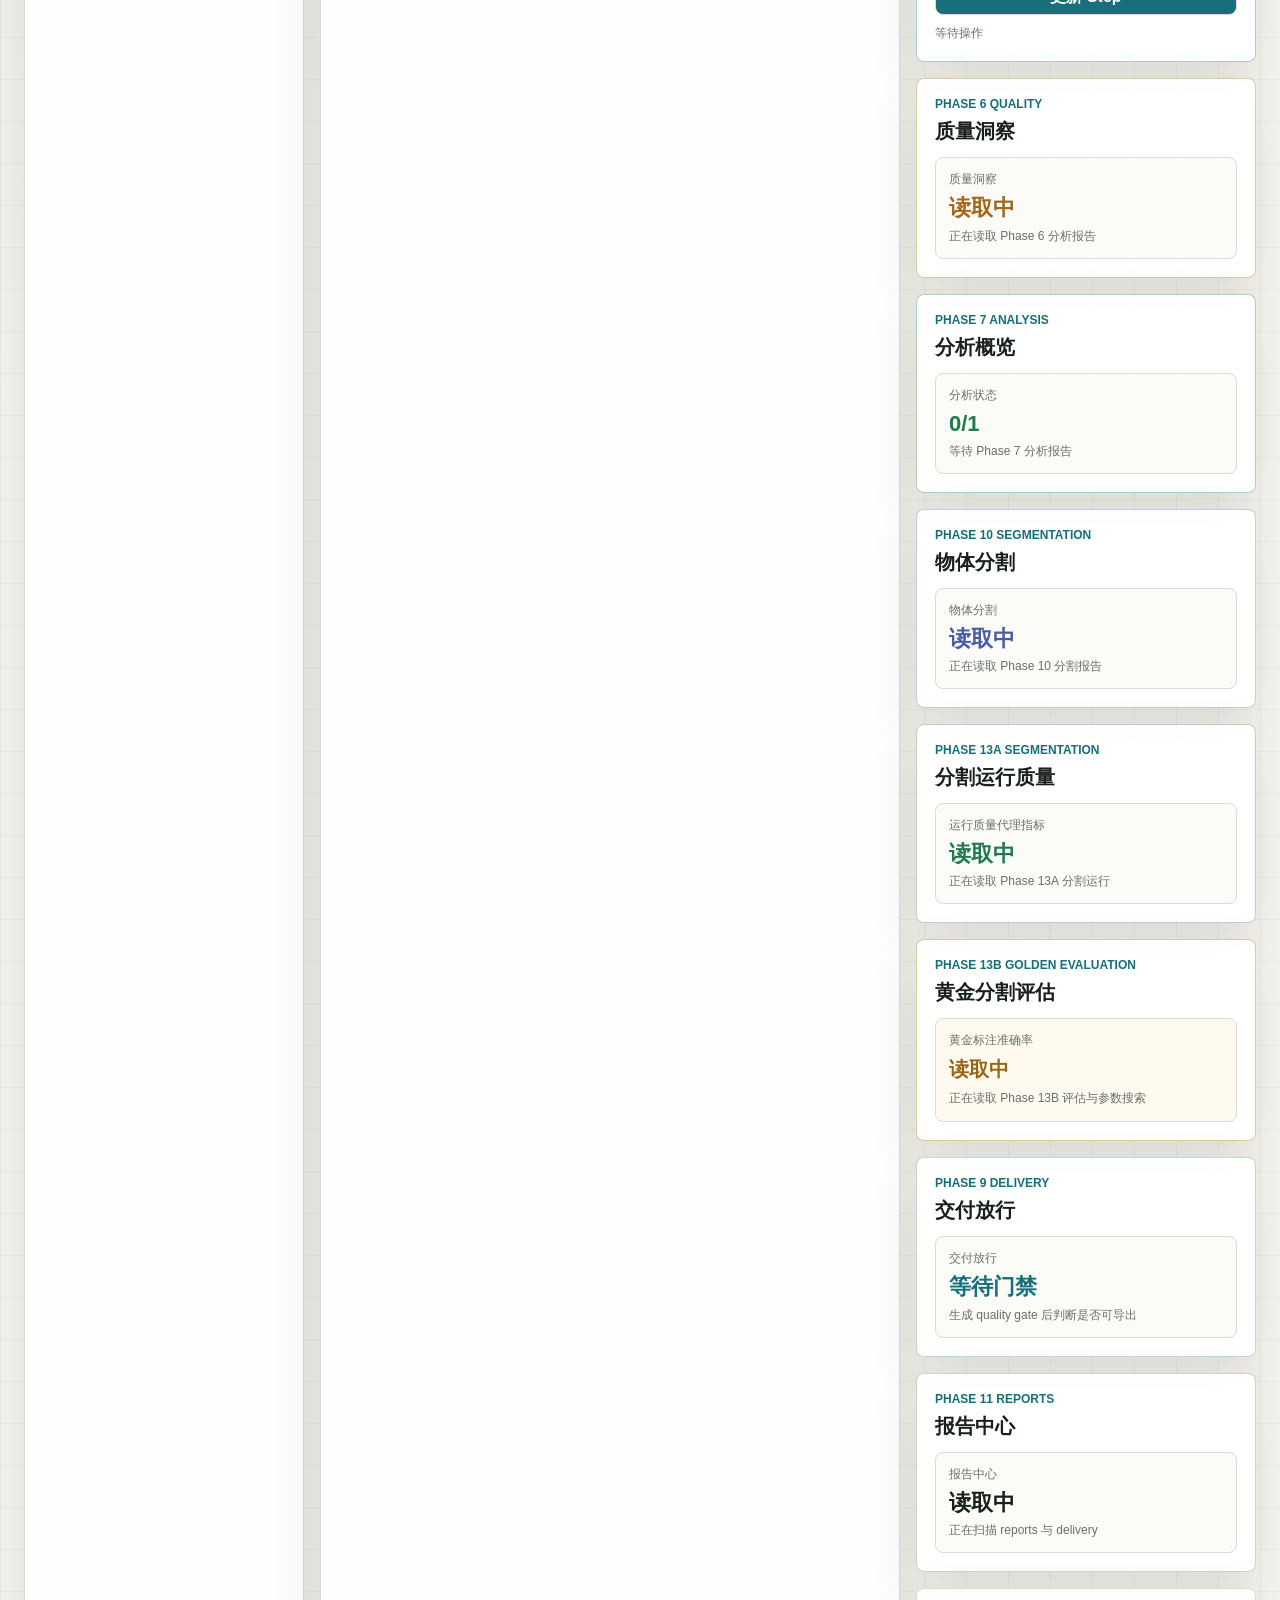
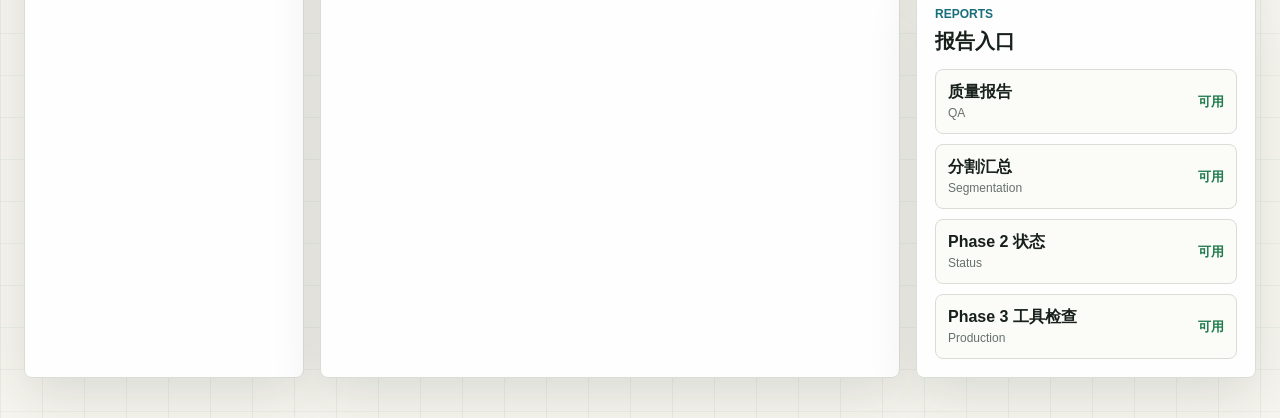
==== commit 380f3189: "Merge pull request #3 from BoChunZengCN/codex/phase14-correction-loop Complete Phase 14 segmentation" ====
--- a/frontend/index.html
+++ b/frontend/index.html
@@ -11,6 +11,7 @@
       <nav class="top-nav" aria-label="主导航">
         <a aria-current="page" href="index.html">项目驾驶舱</a>
         <a href="viewer.html">展示页</a>
+        <a href="correction.html">分割纠正</a>
         <a href="design-options/index.html">设计候选</a>
       </nav>
 
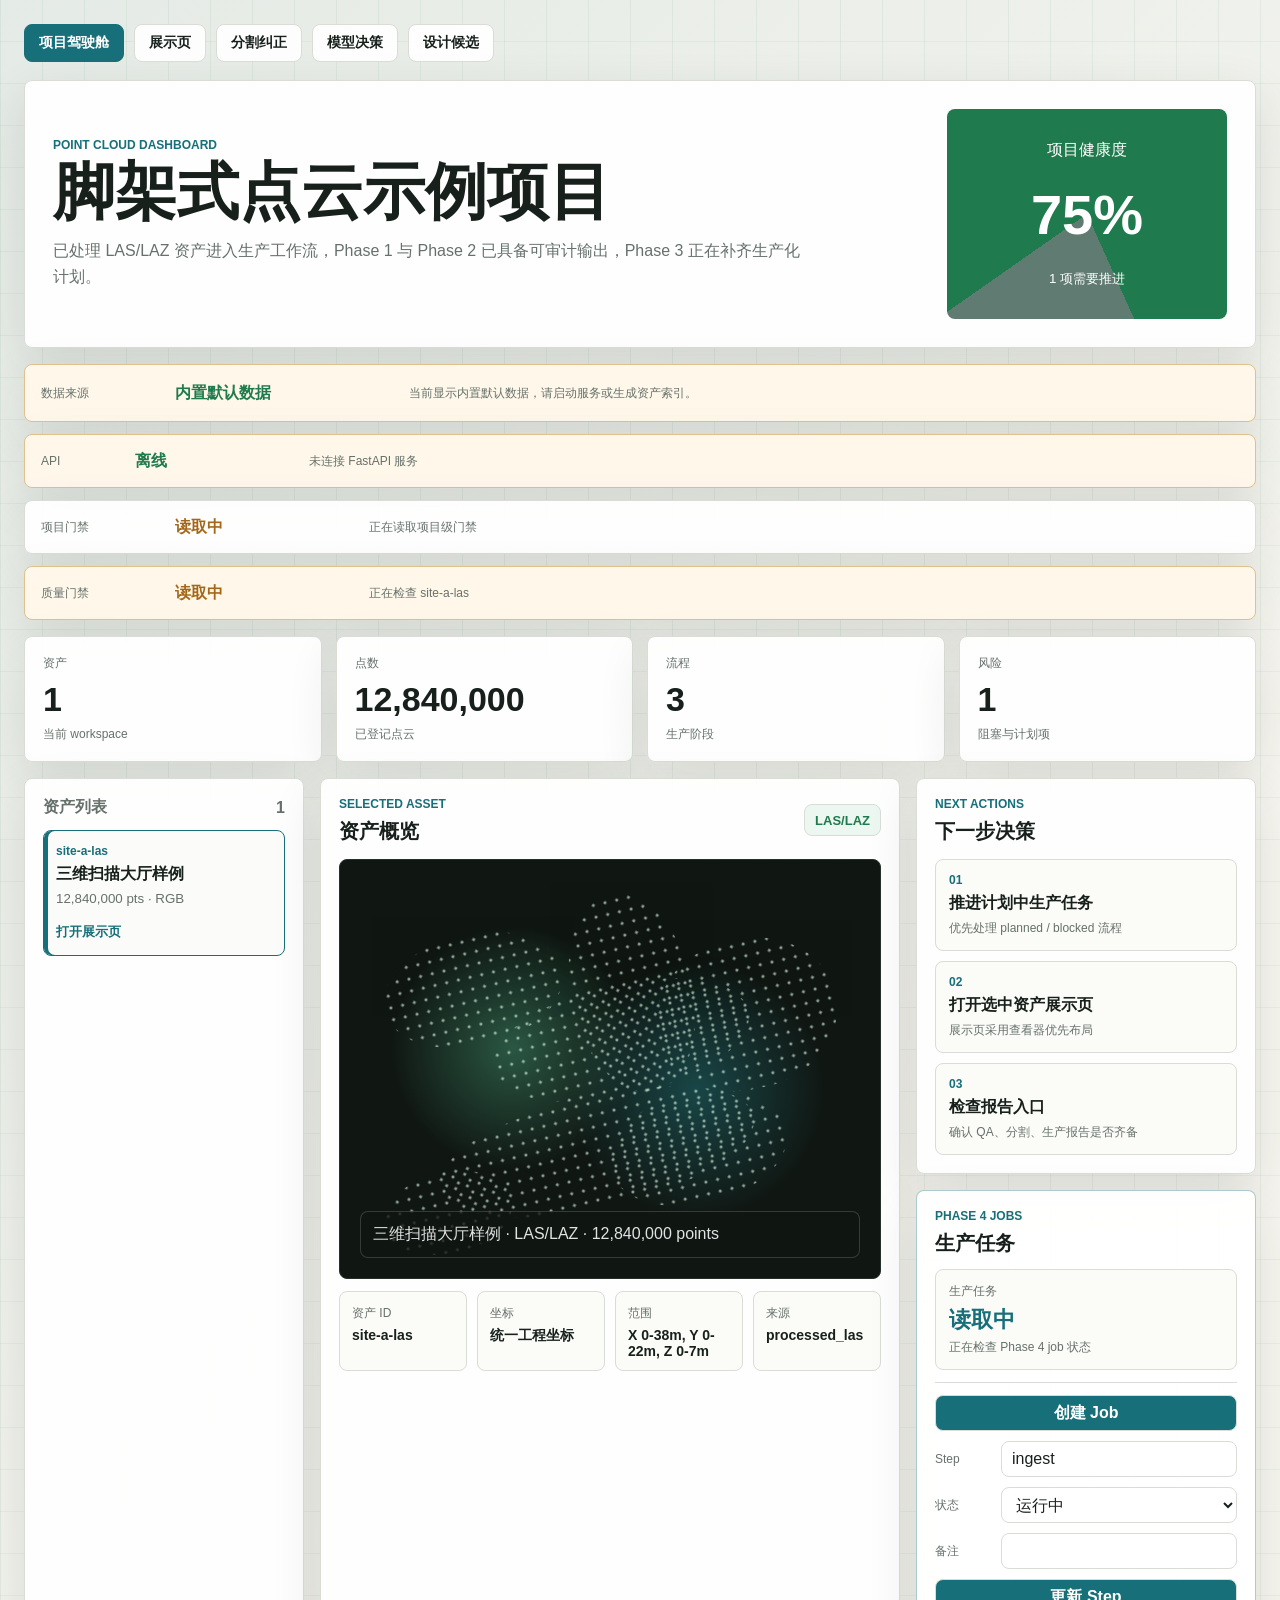
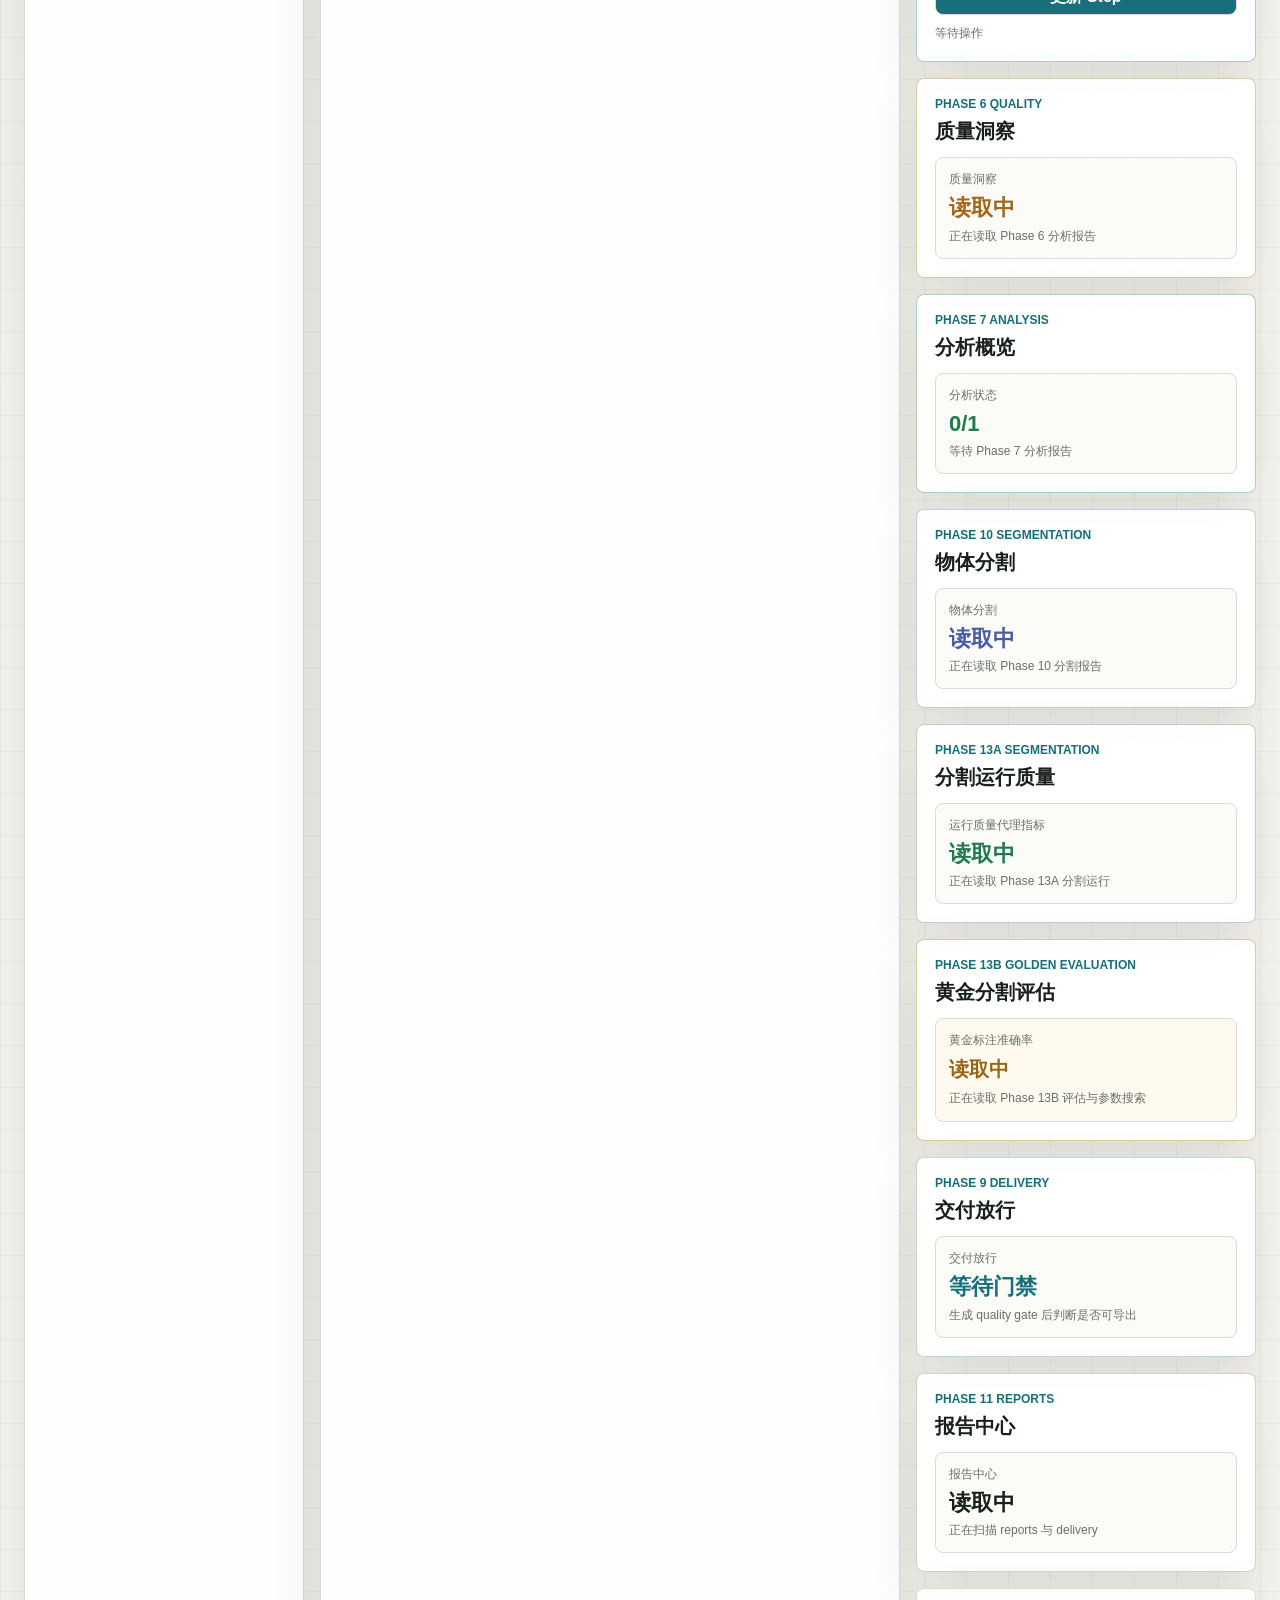
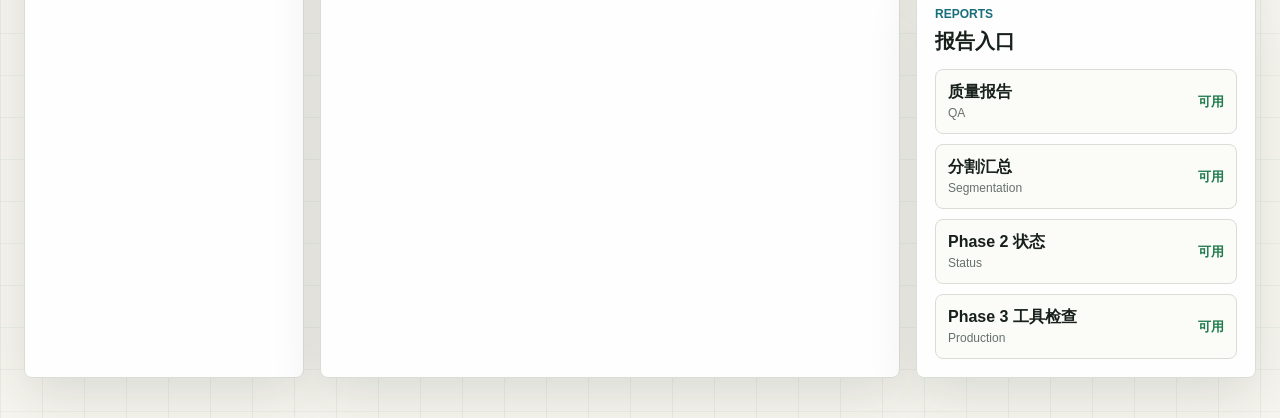
==== commit 75fb30d2: "feat: add model decision workbench" ====
--- a/frontend/index.html
+++ b/frontend/index.html
@@ -12,6 +12,7 @@
         <a aria-current="page" href="index.html">项目驾驶舱</a>
         <a href="viewer.html">展示页</a>
         <a href="correction.html">分割纠正</a>
+        <a href="model-decisions.html">模型决策</a>
         <a href="design-options/index.html">设计候选</a>
       </nav>
 
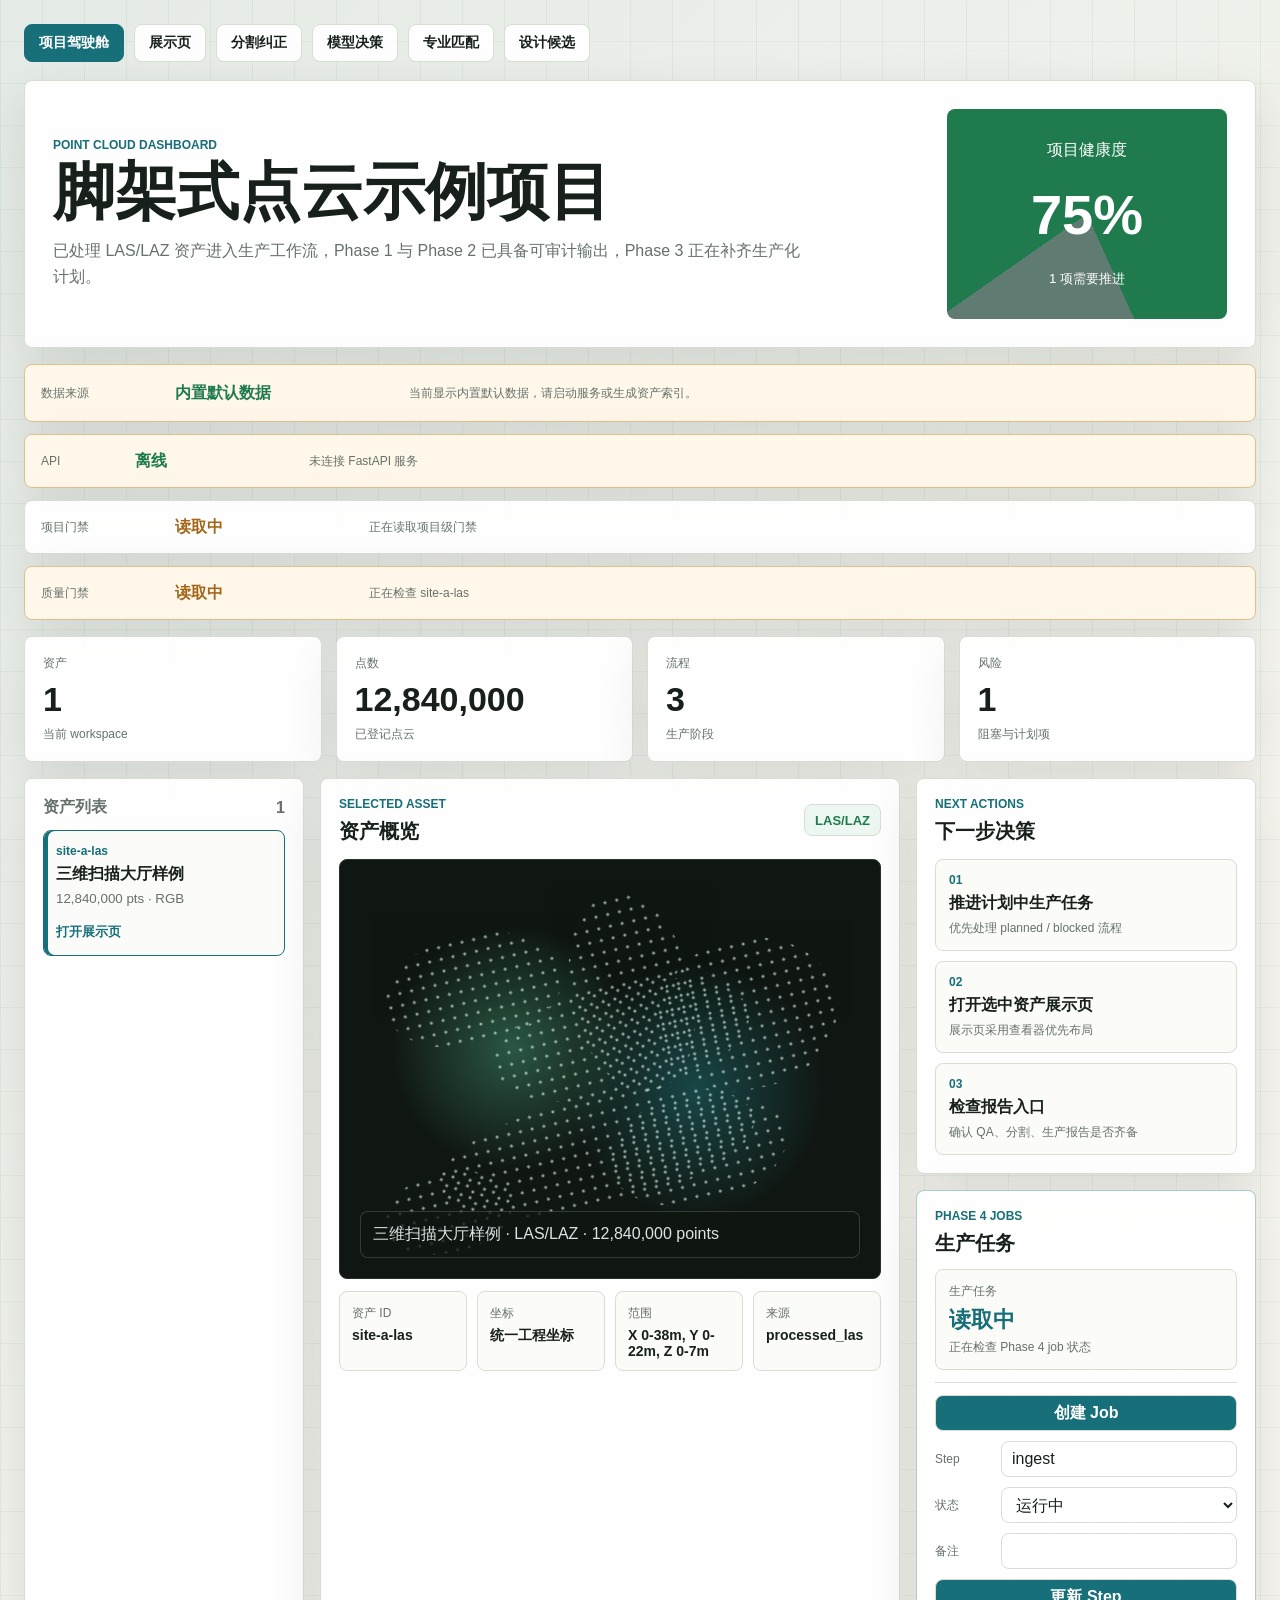
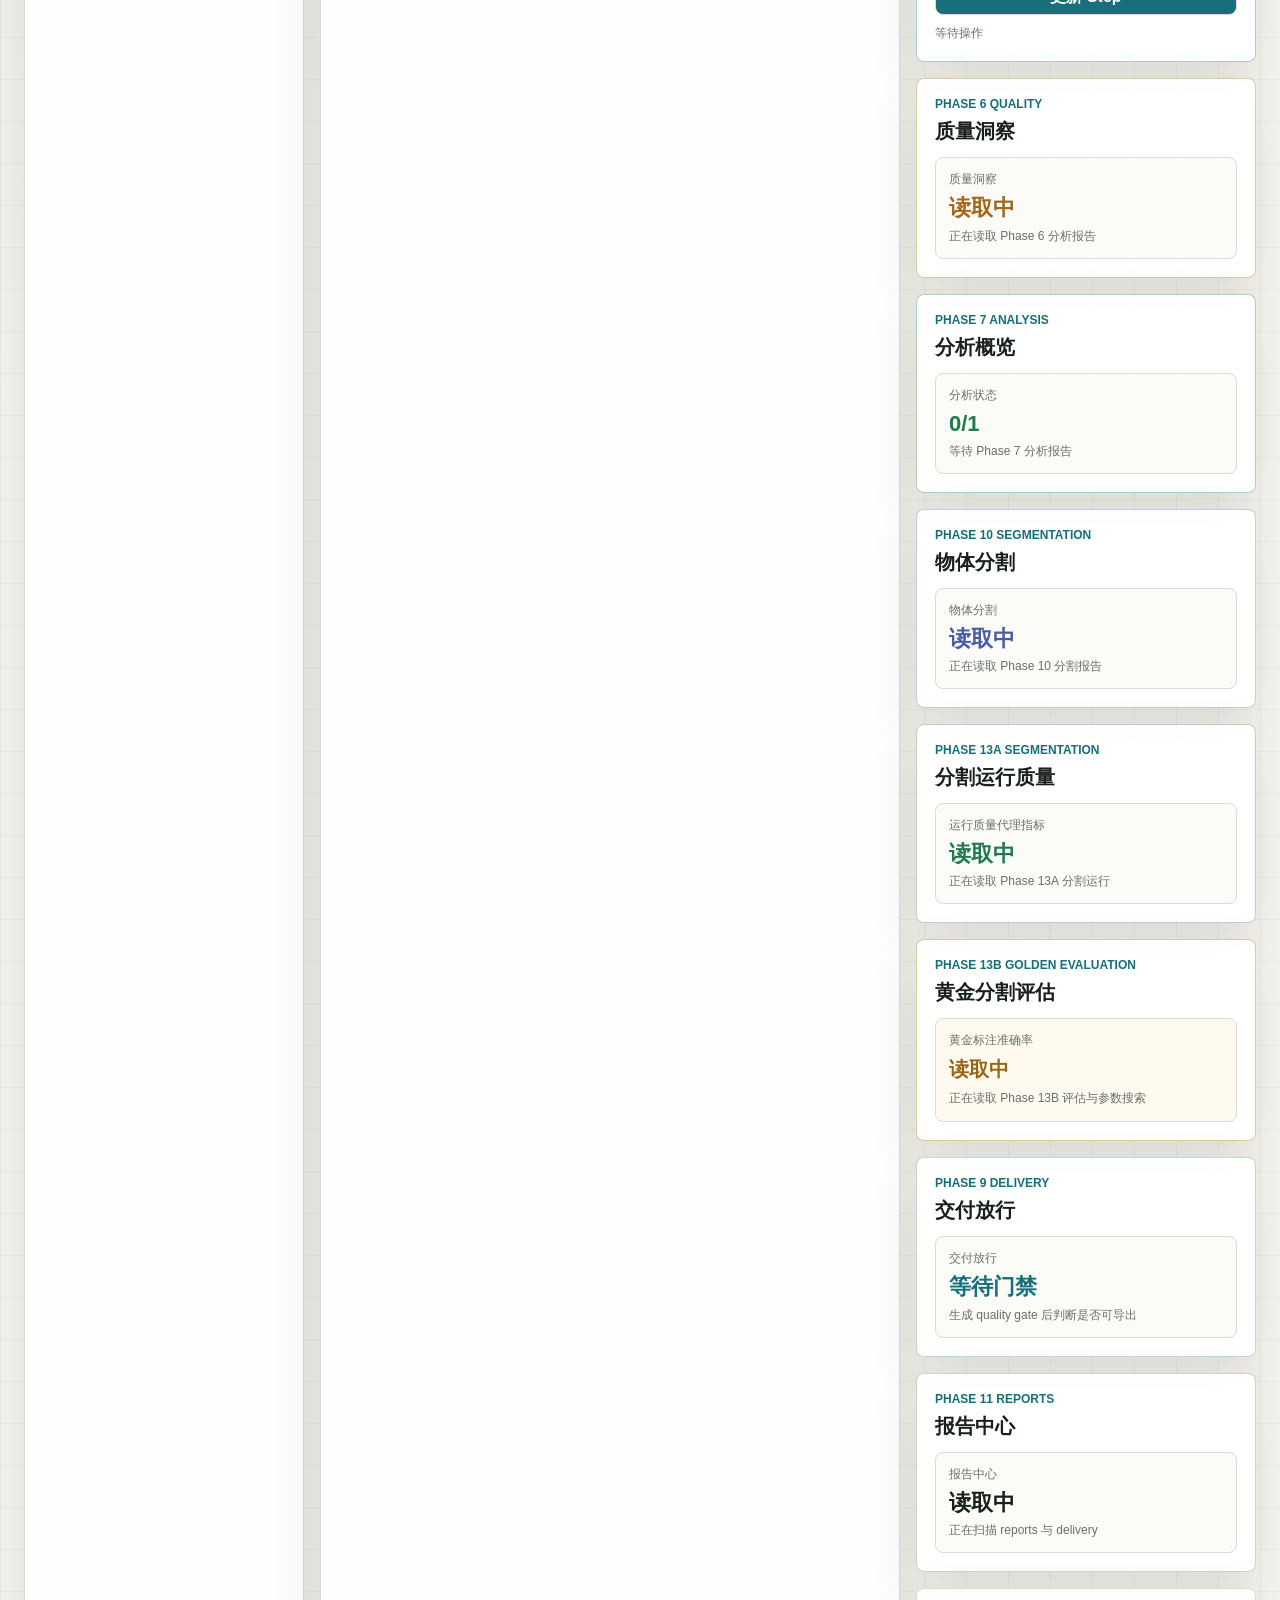
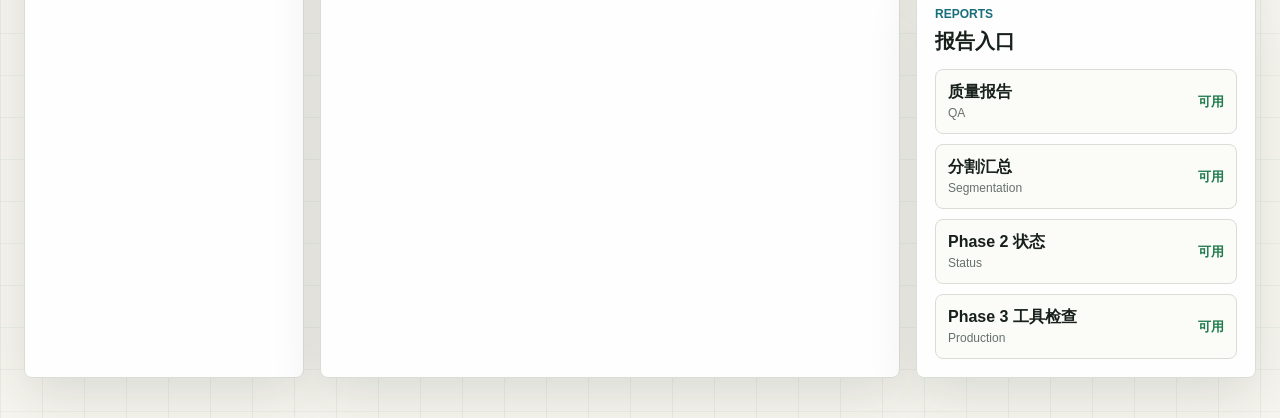
==== commit 8bc89657: "feat: add professional model matching lab" ====
--- a/frontend/index.html
+++ b/frontend/index.html
@@ -13,6 +13,7 @@
         <a href="viewer.html">展示页</a>
         <a href="correction.html">分割纠正</a>
         <a href="model-decisions.html">模型决策</a>
+        <a href="model-matching-lab.html">专业匹配</a>
         <a href="design-options/index.html">设计候选</a>
       </nav>
 
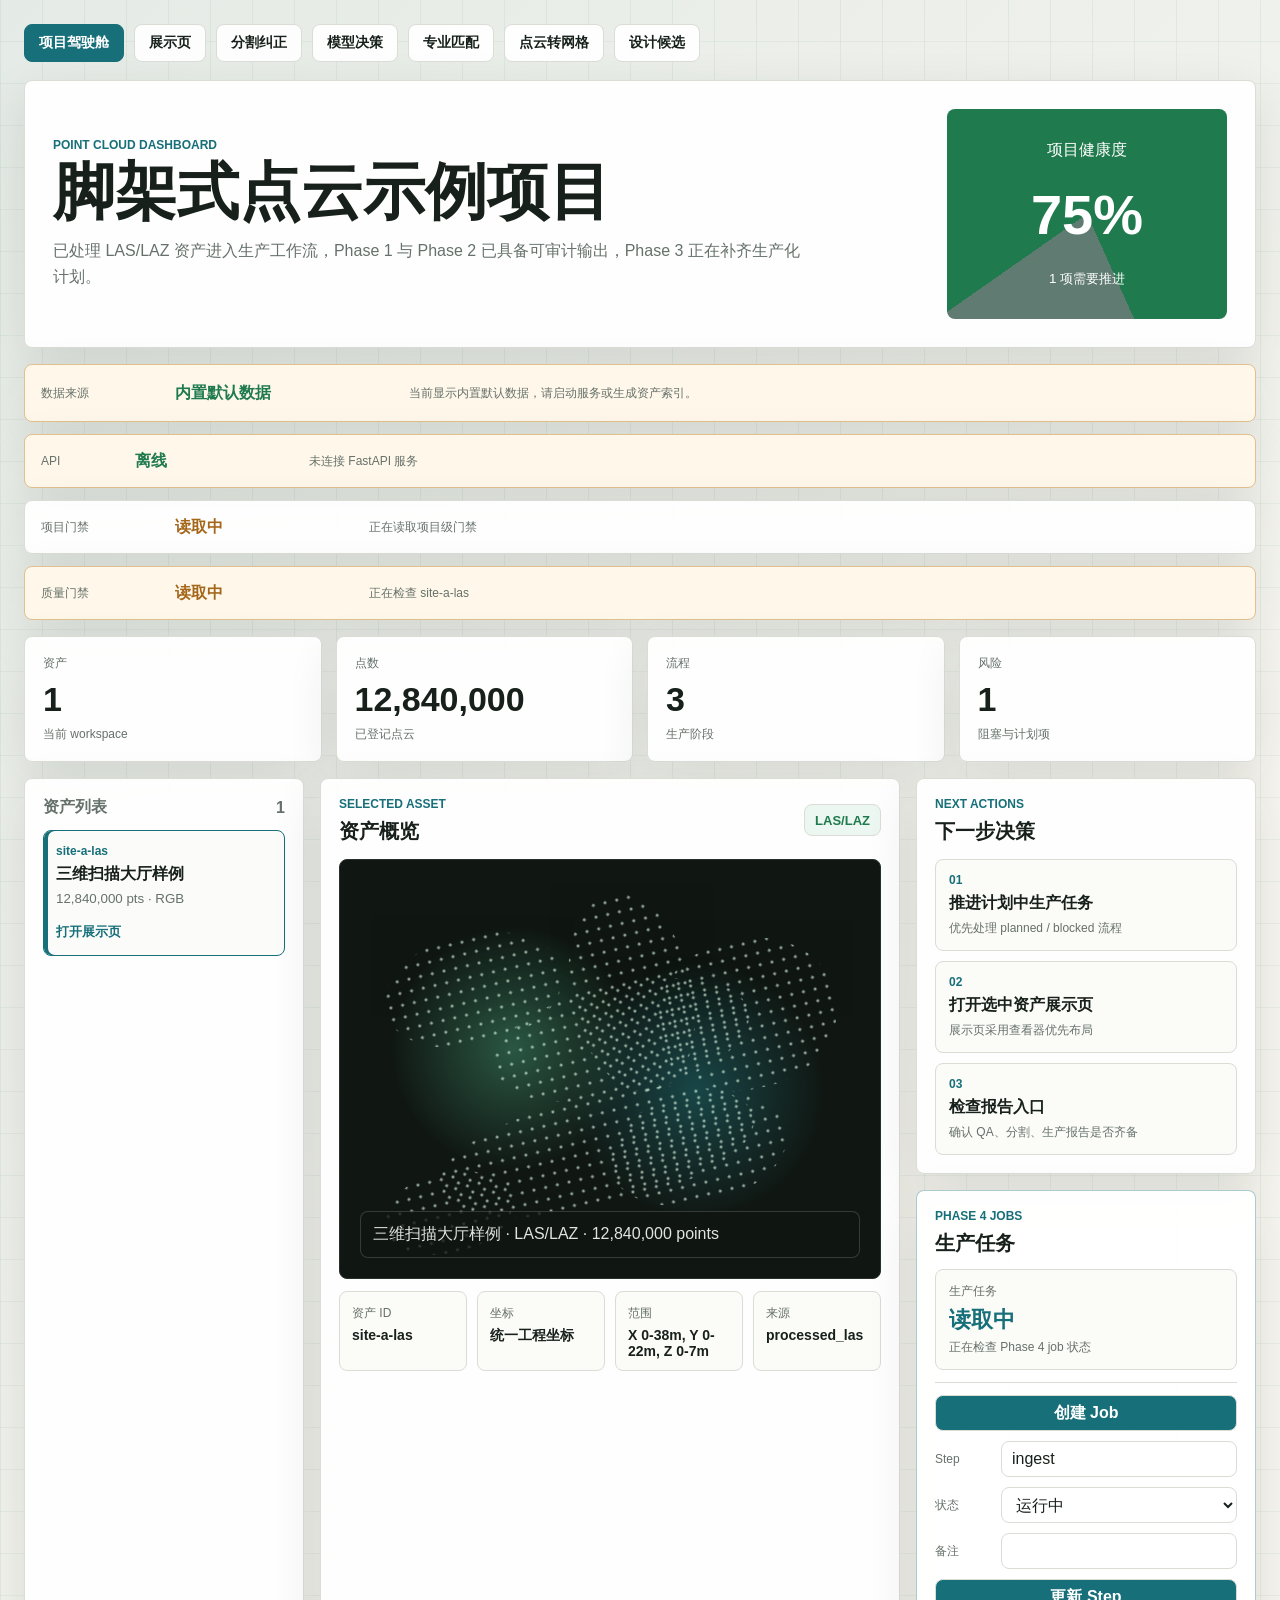
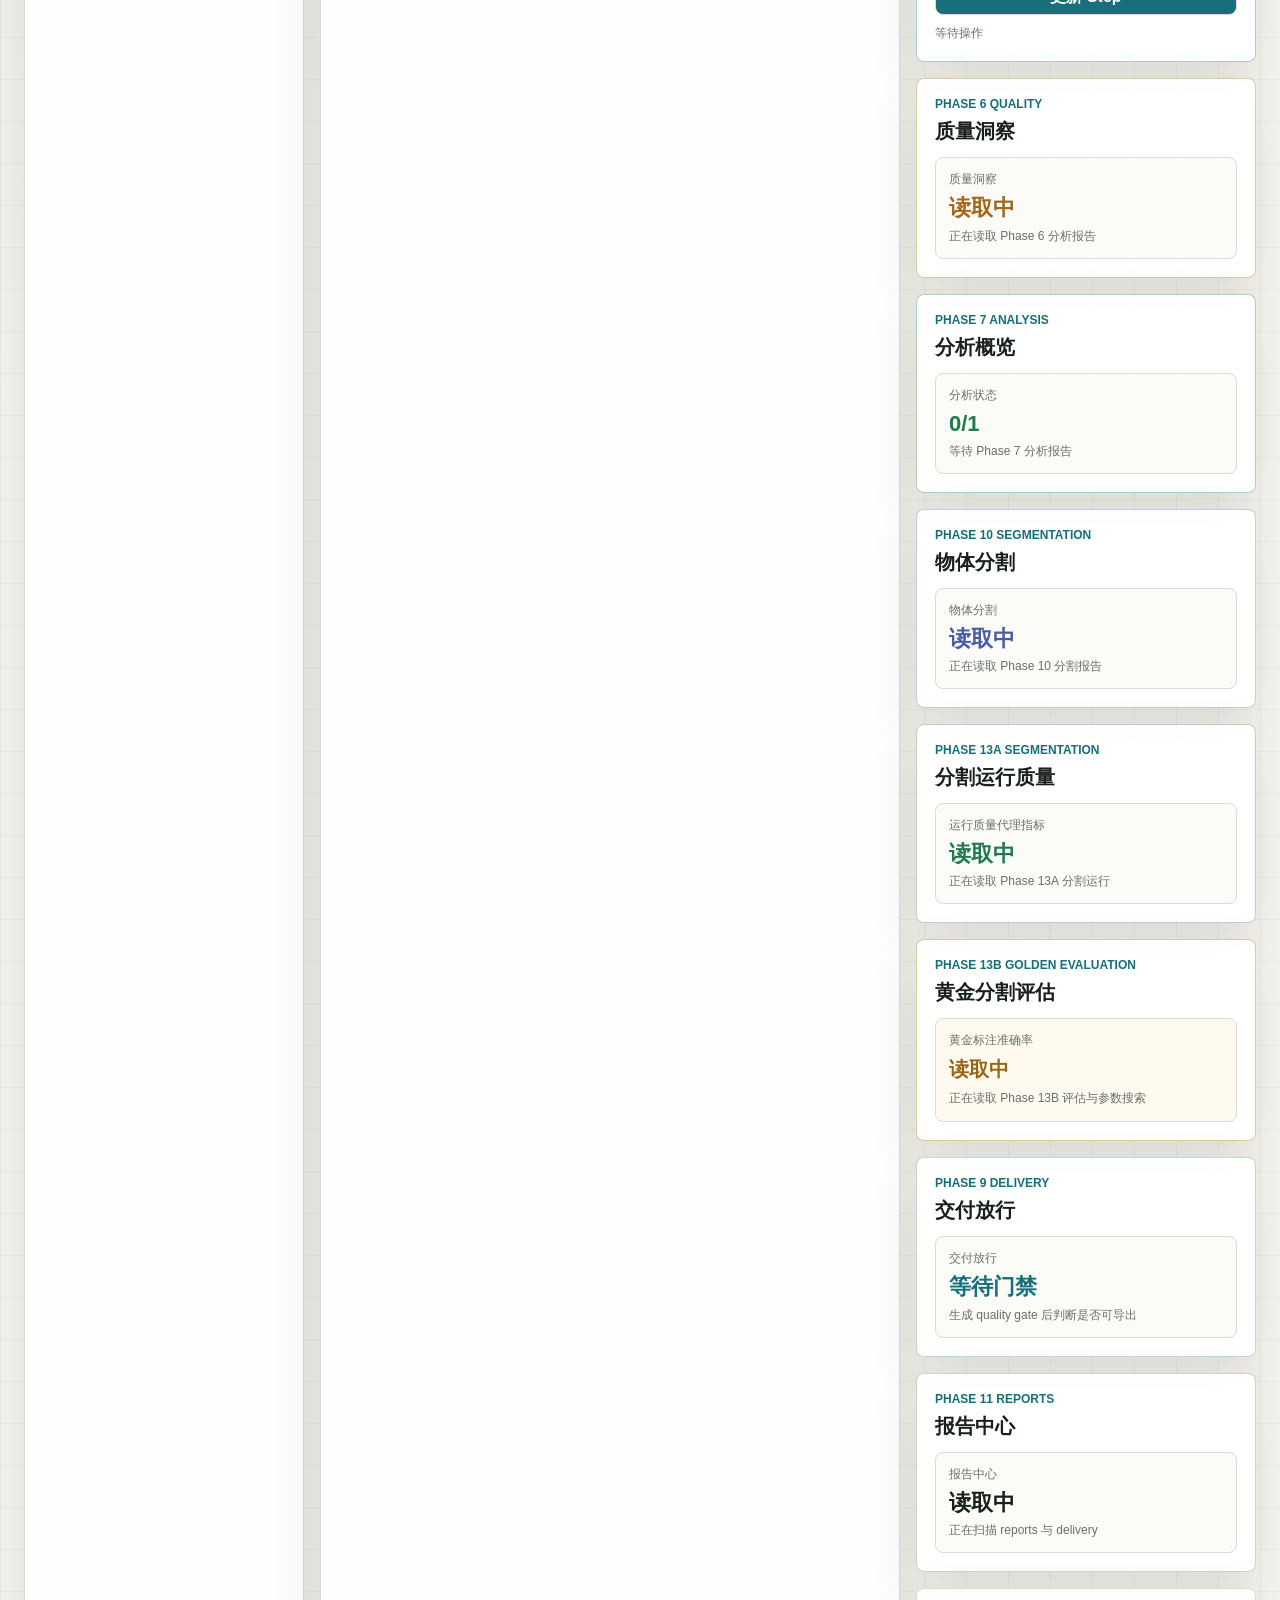
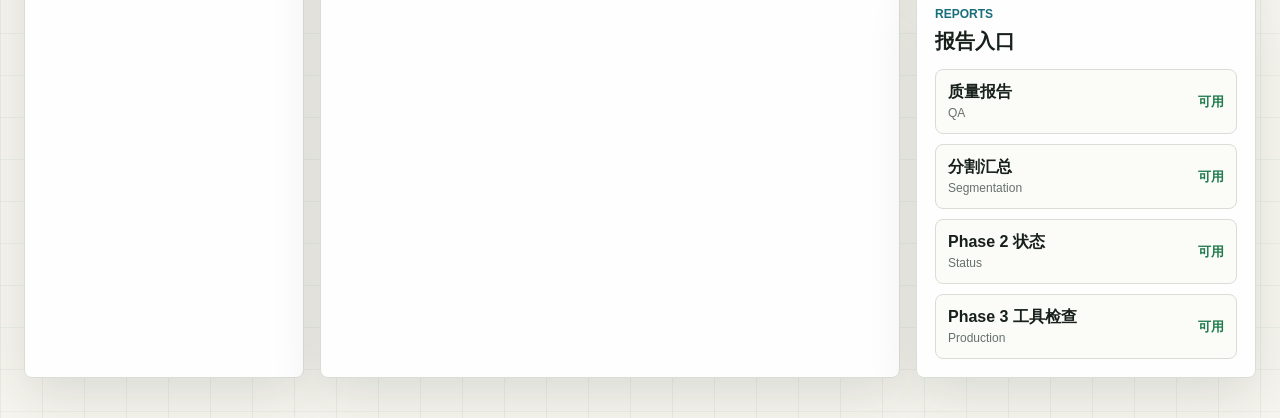
==== commit 78a76872: "feat: add expert scan-to-mesh workbench" ====
--- a/frontend/index.html
+++ b/frontend/index.html
@@ -14,6 +14,7 @@
         <a href="correction.html">分割纠正</a>
         <a href="model-decisions.html">模型决策</a>
         <a href="model-matching-lab.html">专业匹配</a>
+        <a href="scan-to-mesh.html">点云转网格</a>
         <a href="design-options/index.html">设计候选</a>
       </nav>
 
